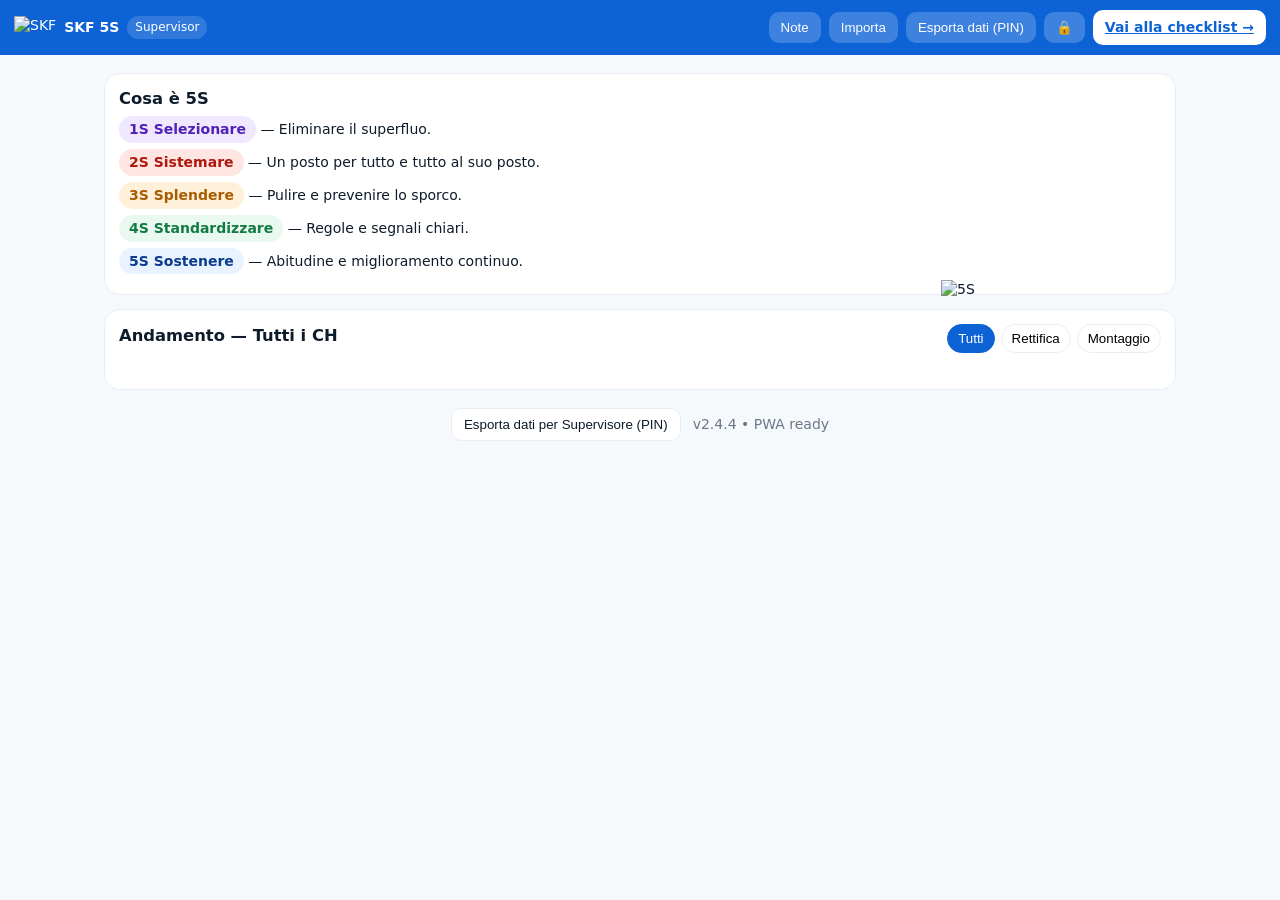
==== index.html @ 75e9246b "Update index.html" ====
<!doctype html>
<html lang="it">
<head>
  <meta charset="utf-8" />
  <meta name="viewport" content="width=device-width,initial-scale=1" />
  <title>SKF 5S — Supervisor</title>
  <link rel="manifest" href="manifest.json" />
  <meta name="theme-color" content="#0d63d6" />
  <link rel="stylesheet" href="style.css" />
</head>
<body data-page="home">
  <header class="appbar">
    <div class="brand">
      <img class="brand-logo" src="assets/skf-logo.png" alt="SKF" />
      <span class="brand-title">SKF 5S</span>
      <span class="brand-badge">Supervisor</span>
    </div>
    <nav class="actions">
      <button id="btn-notes" class="btn ghost">Note</button>
      <button id="btn-import" class="btn ghost">Importa</button>
      <input id="import-input" type="file" accept=".json" multiple hidden />
      <button id="btn-export" class="btn ghost">Esporta dati (PIN)</button>
      <button id="btn-lock" class="btn ghost" title="PIN"></button>
      <a class="btn primary" href="checklist.html">Vai alla checklist →</a>
    </nav>
  </header>

  <main class="container">
    <section class="what5s card">
      <h3>Cosa è 5S</h3>
      <ul class="legend5s">
        <li><span class="chip s1">1S Selezionare</span> — Eliminare il superfluo.</li>
        <li><span class="chip s2">2S Sistemare</span> — Un posto per tutto e tutto al suo posto.</li>
        <li><span class="chip s3">3S Splendere</span> — Pulire e prevenire lo sporco.</li>
        <li><span class="chip s4">4S Standardizzare</span> — Regole e segnali chiari.</li>
        <li><span class="chip s5">5S Sostenere</span> — Abitudine e miglioramento continuo.</li>
      </ul>
      <img class="hero5s" src="assets/5s-hero.png" alt="5S" />
    </section>

    <section class="card">
      <div class="card-head">
        <h3>Andamento — Tutti i CH</h3>
        <div class="segmented">
          <button class="seg on" data-type="all">Tutti</button>
          <button class="seg" data-type="Rettifica">Rettifica</button>
          <button class="seg" data-type="MONTAGGIO">Montaggio</button>
        </div>
      </div>

      <!-- strip di schede orizzontali -->
      <div id="boards-strip" class="boards"></div>

      <!-- chip navigazione rapida -->
      <div id="chip-strip" class="chips-scroll"></div>
    </section>

    <!-- SEZIONE RITARDI -->
    <section id="delay-section" class="card delay hidden">
      <div class="card-head">
        <h3>⚠️ CH in ritardo</h3>
      </div>
      <ul id="delay-list" class="delay-list"></ul>
    </section>

    <div class="safe-bottom">
      <button id="btn-export-supervisor" class="btn outline">Esporta dati per Supervisore (PIN)</button>
      <div class="version">v2.4.4 • PWA ready</div>
    </div>
  </main>

  <script src="app.js"></script>
</body>
</html>
---- style.css ----
:root{
  --bg:#f6f9fc;
  --card:#ffffff;
  --muted:#6b7785;
  --line:#e9eef5;
  --brand:#0d63d6;
  --s1:#7b3fff; --s2:#ff3b30; --s3:#ff9500; --s4:#2ecc71; --s5:#0b84ff;
}
*{box-sizing:border-box}
html,body{height:100%}
body{margin:0;font:14px/1.35 system-ui,Segoe UI,Roboto,Arial; background:var(--bg); color:#0d1b2a}

.appbar{position:sticky;top:0;z-index:5;display:flex;justify-content:space-between;align-items:center;padding:10px 14px;background:#0d63d6;color:#fff}
.brand{display:flex;align-items:center;gap:8px}
.brand-logo{height:22px}
.brand-title{font-weight:800}
.brand-badge{background:rgba(255,255,255,.15);padding:3px 8px;border-radius:999px;font-size:12px}

.actions{display:flex;gap:8px;align-items:center;overflow:auto}
.btn{border:0;border-radius:10px;padding:8px 12px;cursor:pointer;white-space:nowrap}
.btn.ghost{background:rgba(255,255,255,.2);color:#fff}
.btn.primary{background:#fff;color:#0d63d6;font-weight:700}
.btn.outline{background:#fff;border:1px solid var(--line);color:#0d1b2a}

.container{max-width:1100px;margin:18px auto;padding:0 14px}
.card{background:var(--card);border:1px solid var(--line);border-radius:16px;padding:14px;margin:14px 0}
.card-head{display:flex;justify-content:space-between;align-items:center;gap:12px}
h3{margin:0 0 6px 0}
.muted{color:var(--muted)}

.legend5s{list-style:none;margin:0;padding:0}
.legend5s li{margin:6px 0}
.chip{display:inline-flex;align-items:center;gap:6px;padding:4px 10px;border-radius:999px;background:#eef3ff;color:#0b3b8f;font-weight:700}
.chip.s1{background:#efe8ff;color:#5120b6}.chip.s2{background:#ffe6e3;color:#b0170d}
.chip.s3{background:#fff1d9;color:#a85b00}.chip.s4{background:#eaf9f0;color:#147a43}
.chip.s5{background:#e9f3ff;color:#0b3b8f}

.hero5s{width:220px;float:right;shape-outside:circle();margin-left:12px}

.segmented{display:flex;gap:6px}
.segmented .seg{border:1px solid var(--line);background:#fff;border-radius:999px;padding:6px 10px;cursor:pointer}
.segmented .seg.on{background:#0d63d6;color:#fff;border-color:#0d63d6}

.boards{display:flex;gap:14px;overflow-x:auto;padding:8px 2px}
.board{min-width:320px;background:#fff;border:1px solid var(--line);border-radius:14px;padding:12px 12px 8px 12px;box-shadow:0 2px 10px rgba(13,27,42,.05)}
.board h4{margin:0 0 8px 0;display:flex;justify-content:space-between}
.board .muted{font-size:.9rem}

.chart5s{display:flex;align-items:flex-end;gap:10px;height:120px;margin-top:6px}
.col{flex:1;display:flex;flex-direction:column;align-items:center}
.colbar{width:22px;border-radius:6px 6px 0 0;background:#edf2f7}
.colcap{font-size:12px;margin-top:4px;color:#0d1b2a}
.colcap strong{font-weight:800;margin-left:4px}

.colbar.l1{background:var(--s1)} .colbar.l2{background:var(--s2)}
.colbar.l3{background:var(--s3)} .colbar.l4{background:var(--s4)} .colbar.l5{background:var(--s5)}

.chips-scroll{display:flex;gap:6px;overflow:auto;padding-top:6px}
.chips-scroll .chip{background:#fff;border:1px solid var(--line);color:#0d1b2a}

.delay{border-color:#ffb3b3;background:#fff7f7}
.delay-list{list-style:none;margin:0;padding:0}
.delay-list li{display:grid;grid-template-columns: 1fr auto auto;align-items:center;gap:10px;border-top:1px solid var(--line);padding:10px 0}
.delay-list li:first-child{border-top:0}
.delay .btn.tiny{padding:4px 8px;font-size:12px;border-radius:999px}

.note{border:1px solid var(--line);border-radius:12px;padding:10px;margin:10px 0;background:#fff}
.note.hl{outline:2px solid #8ac0ff}

.safe-bottom{display:flex;align-items:center;gap:12px;justify-content:center;margin:18px 0}
.version{color:var(--muted)}
.hidden{display:none}
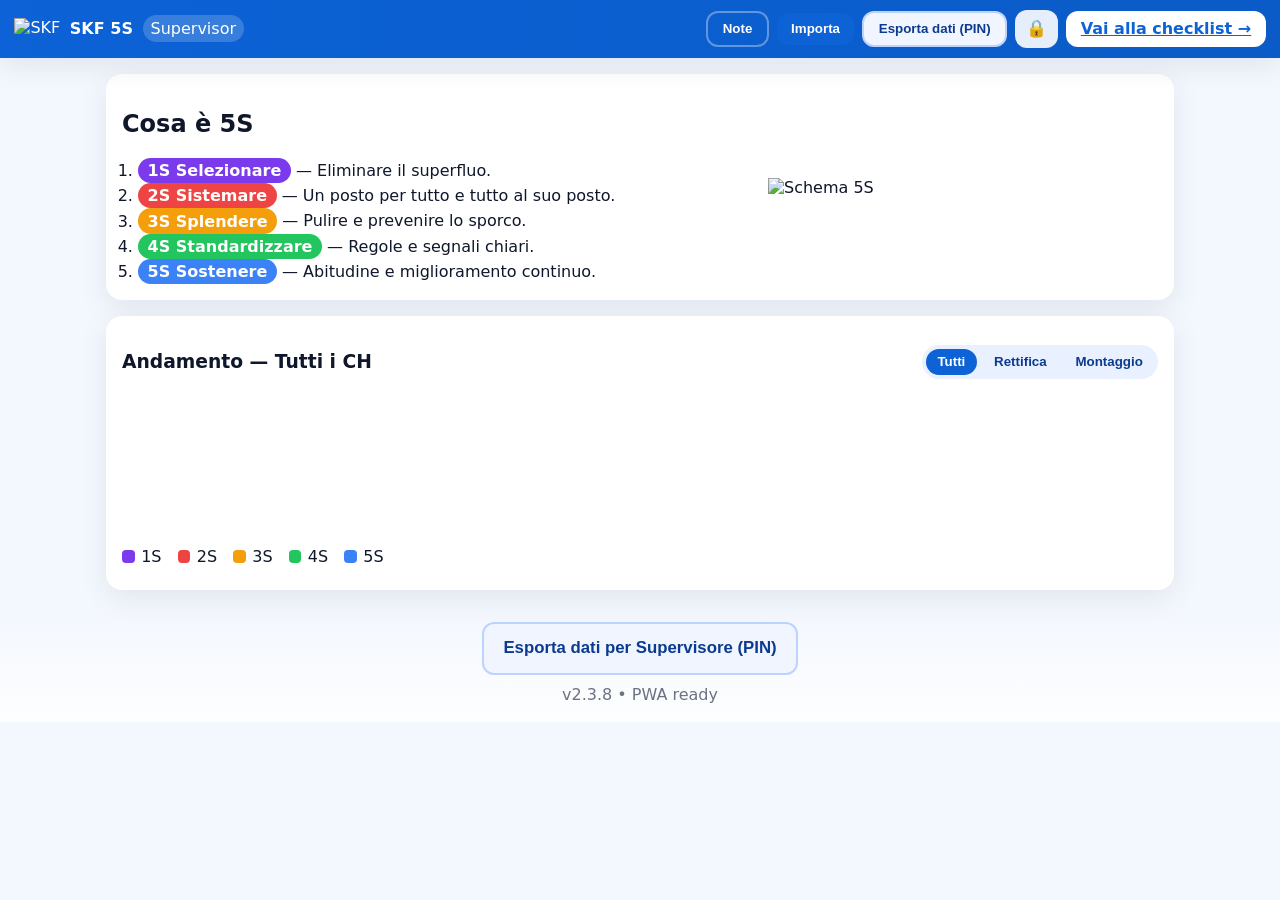
==== commit ec8d795f: "Add files via upload" ====
--- a/index.html
+++ b/index.html
@@ -1,74 +1,86 @@
 <!doctype html>
 <html lang="it">
 <head>
-  <meta charset="utf-8" />
-  <meta name="viewport" content="width=device-width,initial-scale=1" />
+  <meta charset="utf-8">
+  <meta name="viewport" content="width=device-width,initial-scale=1">
   <title>SKF 5S — Supervisor</title>
-  <link rel="manifest" href="manifest.json" />
-  <meta name="theme-color" content="#0d63d6" />
-  <link rel="stylesheet" href="style.css" />
+  <link rel="manifest" href="manifest.json">
+  <link rel="icon" href="assets/skf-192.png">
+  <meta name="theme-color" content="#0d63d6">
+  <link rel="stylesheet" href="style.css">
 </head>
 <body data-page="home">
-  <header class="appbar">
-    <div class="brand">
-      <img class="brand-logo" src="assets/skf-logo.png" alt="SKF" />
-      <span class="brand-title">SKF 5S</span>
-      <span class="brand-badge">Supervisor</span>
+<header class="appbar">
+  <div class="brand">
+    <a href="#" class="btn back" aria-label="Indietro" hidden>Indietro</a>
+    <img src="assets/skf-logo.png" alt="SKF" class="brand-logo">
+    <span class="brand-title">SKF 5S</span>
+    <span class="brand-badge">Supervisor</span>
+  </div>
+  <nav class="actions">
+    <button id="btn-notes" class="btn ghost" onclick="location.href='notes.html'">Note</button>
+    <button id="btn-import" class="btn primary">Importa</button>
+    <input id="import-input" type="file" accept="application/json,.json" multiple hidden>
+    <button id="btn-export" class="btn outline">Esporta dati (PIN)</button>
+    <button id="btn-lock" class="btn icon" title="Blocco/Sblocco" aria-label="PIN">🔒</button>
+    <a href="checklist.html" class="btn big">Vai alla checklist →</a>
+  </nav>
+</header>
+
+<main class="container">
+  <section class="card split">
+    <div class="col">
+      <h2>Cosa è 5S</h2>
+      <ol class="what5s">
+        <li><span class="pill s1">1S Selezionare</span> — Eliminare il superfluo.</li>
+        <li><span class="pill s2">2S Sistemare</span> — Un posto per tutto e tutto al suo posto.</li>
+        <li><span class="pill s3">3S Splendere</span> — Pulire e prevenire lo sporco.</li>
+        <li><span class="pill s4">4S Standardizzare</span> — Regole e segnali chiari.</li>
+        <li><span class="pill s5">5S Sostenere</span> — Abitudine e miglioramento continuo.</li>
+      </ol>
     </div>
-    <nav class="actions">
-      <button id="btn-notes" class="btn ghost">Note</button>
-      <button id="btn-import" class="btn ghost">Importa</button>
-      <input id="import-input" type="file" accept=".json" multiple hidden />
-      <button id="btn-export" class="btn ghost">Esporta dati (PIN)</button>
-      <button id="btn-lock" class="btn ghost" title="PIN"></button>
-      <a class="btn primary" href="checklist.html">Vai alla checklist →</a>
-    </nav>
-  </header>
+    <div class="col img-col">
+      <img src="assets/5S.png" alt="Schema 5S" class="hero5s">
+    </div>
+  </section>
 
-  <main class="container">
-    <section class="what5s card">
-      <h3>Cosa è 5S</h3>
-      <ul class="legend5s">
-        <li><span class="chip s1">1S Selezionare</span> — Eliminare il superfluo.</li>
-        <li><span class="chip s2">2S Sistemare</span> — Un posto per tutto e tutto al suo posto.</li>
-        <li><span class="chip s3">3S Splendere</span> — Pulire e prevenire lo sporco.</li>
-        <li><span class="chip s4">4S Standardizzare</span> — Regole e segnali chiari.</li>
-        <li><span class="chip s5">5S Sostenere</span> — Abitudine e miglioramento continuo.</li>
-      </ul>
-      <img class="hero5s" src="assets/5s-hero.png" alt="5S" />
-    </section>
+  <section class="card">
+    <div class="card-head">
+      <h3>Andamento — Tutti i CH</h3>
+      <div class="segmented" role="group" aria-label="Tipo CH">
+        <button class="seg on" data-type="all">Tutti</button>
+        <button class="seg" data-type="Rettifica">Rettifica</button>
+        <button class="seg" data-type="MONTAGGIO">Montaggio</button>
+      </div>
+    </div>
 
-    <section class="card">
-      <div class="card-head">
-        <h3>Andamento — Tutti i CH</h3>
-        <div class="segmented">
-          <button class="seg on" data-type="all">Tutti</button>
-          <button class="seg" data-type="Rettifica">Rettifica</button>
-          <button class="seg" data-type="MONTAGGIO">Montaggio</button>
-        </div>
-      </div>
+<section class="card" id="delay-section" hidden>
+  <h3>⚠️ CH in ritardo</h3>
+  <p class="muted small">I seguenti canali non sono stati aggiornati da più di 7 giorni:</p>
+  <ul id="delay-list" class="delay-list"></ul>
+</section>
+     
+    <div class="hscroll">
+      <div id="board-all" class="board-all"></div>
+    </div>
 
-      <!-- strip di schede orizzontali -->
-      <div id="boards-strip" class="boards"></div>
+    <div class="legend5s">
+      <span class="dot s1">1S</span>
+      <span class="dot s2">2S</span>
+      <span class="dot s3">3S</span>
+      <span class="dot s4">4S</span>
+      <span class="dot s5">5S</span>
+    </div>
 
-      <!-- chip navigazione rapida -->
-      <div id="chip-strip" class="chips-scroll"></div>
-    </section>
+    <div id="chip-strip" class="chips"></div>
+  </section>
+</main>
 
-    <!-- SEZIONE RITARDI -->
-    <section id="delay-section" class="card delay hidden">
-      <div class="card-head">
-        <h3>⚠️ CH in ritardo</h3>
-      </div>
-      <ul id="delay-list" class="delay-list"></ul>
-    </section>
+<footer class="safe-bottom">
+  <button id="btn-export-supervisor" class="btn huge outline">Esporta dati per Supervisore (PIN)</button>
+  <div class="version">v2.3.8 • PWA ready</div>
+</footer>
 
-    <div class="safe-bottom">
-      <button id="btn-export-supervisor" class="btn outline">Esporta dati per Supervisore (PIN)</button>
-      <div class="version">v2.4.4 • PWA ready</div>
-    </div>
-  </main>
-
-  <script src="app.js"></script>
+<script src="app.js"></script>
 </body>
 </html>
--- a/style.css
+++ b/style.css
@@ -1,72 +1,169 @@
 :root{
-  --bg:#f6f9fc;
-  --card:#ffffff;
-  --muted:#6b7785;
-  --line:#e9eef5;
-  --brand:#0d63d6;
-  --s1:#7b3fff; --s2:#ff3b30; --s3:#ff9500; --s4:#2ecc71; --s5:#0b84ff;
+  --blue:#0d63d6; --blue-600:#0b54b4; --ink:#0f172a; --muted:#6b7280;
+  --bg:#f3f7fe; --card:#ffffff; --shadow:0 8px 30px rgba(2,6,23,.08);
+  --s1:#7c3aed; --s2:#ef4444; --s3:#f59e0b; --s4:#22c55e; --s5:#3b82f6;
 }
-*{box-sizing:border-box}
-html,body{height:100%}
-body{margin:0;font:14px/1.35 system-ui,Segoe UI,Roboto,Arial; background:var(--bg); color:#0d1b2a}
-
-.appbar{position:sticky;top:0;z-index:5;display:flex;justify-content:space-between;align-items:center;padding:10px 14px;background:#0d63d6;color:#fff}
-.brand{display:flex;align-items:center;gap:8px}
+*{box-sizing:border-box} html,body{margin:0}
+body{font-family:system-ui,-apple-system,Segoe UI,Roboto,Ubuntu,Arial,sans-serif;color:var(--ink);background:var(--bg)}
+.appbar{position:sticky;top:0;z-index:20;display:flex;justify-content:space-between;align-items:center;padding:.6rem .9rem;background:linear-gradient(90deg,#0c62d6,#0a5bc7);color:#fff;box-shadow:var(--shadow)}
+.brand{display:flex;align-items:center;gap:.6rem}
 .brand-logo{height:22px}
 .brand-title{font-weight:800}
-.brand-badge{background:rgba(255,255,255,.15);padding:3px 8px;border-radius:999px;font-size:12px}
+.brand-badge{background:rgba(255,255,255,.18);padding:.25rem .5rem;border-radius:999px}
+.actions,.filters{display:flex;gap:.5rem;align-items:center}
+.btn{appearance:none;border:0;border-radius:12px;background:#e7eefb;color:#0b3b8f;padding:.55rem .9rem;font-weight:700;cursor:pointer}
+.btn.primary{background:#0d63d6;color:#fff}
+.btn.outline{background:#f1f5ff;border:2px solid #bcd3ff}
+.btn.ghost{background:transparent;color:#fff;border:2px solid rgba(255,255,255,.35)}
+.btn.icon{font-size:1.05rem;padding:.55rem .7rem}
+.btn.big{background:#fff;color:#0d63d6}
+.btn.huge{font-size:1.05rem;padding:.9rem 1.2rem}
+.btn.back{background:#fff;color:#0d63d6;border:2px solid #bcd3ff}
+.container{max-width:1100px;margin:1rem auto;padding:0 1rem}
+.card{background:var(--card);border-radius:16px;padding:1rem;box-shadow:var(--shadow);margin-bottom:1rem}
+.card.split{display:grid;grid-template-columns:1fr 420px;gap:1rem}
+.img-col{display:flex;align-items:center;justify-content:center}
+.hero5s{width:100%;max-width:360px}
+.what5s{margin:.5rem 0 0 1rem;padding:0}
+.pill{display:inline-block;color:#fff;border-radius:999px;padding:.2rem .6rem;font-weight:800}
+.pill.s1{background:var(--s1)} .pill.s2{background:var(--s2)} .pill.s3{background:var(--s3)}
+.pill.s4{background:var(--s4)} .pill.s5{background:var(--s5)}
+.card-head{display:flex;justify-content:space-between;align-items:center;margin-bottom:.7rem}
+.segmented{display:flex;gap:.4rem;background:#e9f0ff;padding:.25rem;border-radius:999px}
+.segmented .seg{background:transparent;border:0;padding:.35rem .7rem;border-radius:999px;color:#0b3b8f;font-weight:700;cursor:pointer}
+.segmented .seg.on{background:#0d63d6;color:#fff}
+.hscroll{overflow:auto}
+.board-all{display:flex;gap:1.2rem;padding:.5rem 0 1rem .25rem;min-height:140px}
+.board{min-width:320px;background:#f9fbff;border-radius:16px;padding:.7rem 1rem}
+.board h4{margin:.1rem 0 .6rem 0}
+.hbars{display:flex;flex-direction:column;gap:.45rem}
+.hbar{height:14px;border-radius:8px;background:linear-gradient(90deg,rgba(2,6,23,.08),rgba(2,6,23,.08));position:relative}
+.hbar > i{position:absolute;left:0;top:0;height:100%;border-radius:8px}
+.hbar .l1{background:var(--s1)} .hbar .l2{background:var(--s2)} .hbar .l3{background:var(--s3)}
+.hbar .l4{background:var(--s4)} .hbar .l5{background:var(--s5)}
+.hbar .pct{position:absolute;right:.4rem;top:-1.15rem;font-size:.75rem;color:var(--muted)}
+.legend5s{display:flex;gap:1rem;align-items:center;margin:.3rem 0 .4rem}
+.dot{display:inline-flex;align-items:center;gap:.4rem}
+.dot:before{content:"";width:.8rem;height:.8rem;border-radius:4px;display:inline-block}
+.dot.s1:before{background:var(--s1)} .dot.s2:before{background:var(--s2)}
+.dot.s3:before{background:var(--s3)} .dot.s4:before{background:var(--s4)}
+.dot.s5:before{background:var(--s5)}
+.chips{display:flex;gap:.5rem;flex-wrap:wrap;margin-top:.5rem}
+.chip, .chips .chip{background:#e9f0ff;border:0;border-radius:999px;padding:.3rem .6rem;font-weight:700;color:#0b3b8f}
+.safe-bottom{position:sticky;bottom:0;display:flex;flex-direction:column;gap:.4rem;align-items:center;background:linear-gradient(180deg,transparent,rgba(255,255,255,.9));padding:1rem .75rem 1.15rem}
+.version{color:var(--muted);text-align:center;margin-top:.25rem}
+.stack{display:flex;flex-direction:column;gap:1rem}
 
-.actions{display:flex;gap:8px;align-items:center;overflow:auto}
-.btn{border:0;border-radius:10px;padding:8px 12px;cursor:pointer;white-space:nowrap}
-.btn.ghost{background:rgba(255,255,255,.2);color:#fff}
-.btn.primary{background:#fff;color:#0d63d6;font-weight:700}
-.btn.outline{background:#fff;border:1px solid var(--line);color:#0d1b2a}
+/* card CH */
+.card-line{background:#fff;border-radius:16px;box-shadow:var(--shadow);padding:1rem;transition:.2s}
+.card-line.compact{padding:.6rem .9rem}
+.card-line.compact .pills{display:none}
+.card-line.compact .bars { display: none; }
+.card-line .btns { display:flex; gap:.5rem; align-items:center; }
+.card-line .btn-toggle { margin-left: .5rem; }
 
-.container{max-width:1100px;margin:18px auto;padding:0 14px}
-.card{background:var(--card);border:1px solid var(--line);border-radius:16px;padding:14px;margin:14px 0}
-.card-head{display:flex;justify-content:space-between;align-items:center;gap:12px}
-h3{margin:0 0 6px 0}
-.muted{color:var(--muted)}
+/* === FIX VISIBILITÀ PULSANTE COMPRIMI/ESPANDI === */
 
-.legend5s{list-style:none;margin:0;padding:0}
-.legend5s li{margin:6px 0}
-.chip{display:inline-flex;align-items:center;gap:6px;padding:4px 10px;border-radius:999px;background:#eef3ff;color:#0b3b8f;font-weight:700}
-.chip.s1{background:#efe8ff;color:#5120b6}.chip.s2{background:#ffe6e3;color:#b0170d}
-.chip.s3{background:#fff1d9;color:#a85b00}.chip.s4{background:#eaf9f0;color:#147a43}
-.chip.s5{background:#e9f3ff;color:#0b3b8f}
+/* Posizionamento accanto al bottone Stampa PDF */
+.card-line .btns {
+  display: flex;
+  gap: .5rem;
+  align-items: center;
+  flex-wrap: wrap;
+}
 
-.hero5s{width:220px;float:right;shape-outside:circle();margin-left:12px}
+/* Pulsante "Comprimi/Espandi" chiaro ma ben visibile */
+.card-line .btn-toggle {
+  background: #f4f6ff;
+  border: 1px solid #c6d3ff;
+  color: #0b3b8f;
+  padding: 6px 12px;
+  border-radius: 8px;
+  font-size: .9rem;
+  cursor: pointer;
+  transition: all 0.2s ease-in-out;
+}
 
-.segmented{display:flex;gap:6px}
-.segmented .seg{border:1px solid var(--line);background:#fff;border-radius:999px;padding:6px 10px;cursor:pointer}
-.segmented .seg.on{background:#0d63d6;color:#fff;border-color:#0d63d6}
+.card-line .btn-toggle:hover {
+  background: #e1e8ff;
+  border-color: #a9bfff;
+  color: #052e70;
+}
 
-.boards{display:flex;gap:14px;overflow-x:auto;padding:8px 2px}
-.board{min-width:320px;background:#fff;border:1px solid var(--line);border-radius:14px;padding:12px 12px 8px 12px;box-shadow:0 2px 10px rgba(13,27,42,.05)}
-.board h4{margin:0 0 8px 0;display:flex;justify-content:space-between}
-.board .muted{font-size:.9rem}
+/* Quando la card è compressa, nasconde solo le barre */
+.card-line.compact .bars {
+  display: none;
+}
 
-.chart5s{display:flex;align-items:flex-end;gap:10px;height:120px;margin-top:6px}
-.col{flex:1;display:flex;flex-direction:column;align-items:center}
-.colbar{width:22px;border-radius:6px 6px 0 0;background:#edf2f7}
-.colcap{font-size:12px;margin-top:4px;color:#0d1b2a}
-.colcap strong{font-weight:800;margin-left:4px}
+.top{display:flex;gap:1rem;align-items:center;flex-wrap:wrap}
+.kpi .badge{background:#eef5ff;padding:.3rem .5rem;border-radius:999px}
+.pills{display:flex;gap:.45rem;flex-wrap:wrap}
 
-.colbar.l1{background:var(--s1)} .colbar.l2{background:var(--s2)}
-.colbar.l3{background:var(--s3)} .colbar.l4{background:var(--s4)} .colbar.l5{background:var(--s5)}
+.note{background:#fff;border-radius:14px;padding:.9rem;box-shadow:var(--shadow);margin:.7rem 0}
 
-.chips-scroll{display:flex;gap:6px;overflow:auto;padding-top:6px}
-.chips-scroll .chip{background:#fff;border:1px solid var(--line);color:#0d1b2a}
+@media (max-width:900px){
+  .card.split{grid-template-columns:1fr}
+  .board{min-width:280px}
+}
 
-.delay{border-color:#ffb3b3;background:#fff7f7}
-.delay-list{list-style:none;margin:0;padding:0}
-.delay-list li{display:grid;grid-template-columns: 1fr auto auto;align-items:center;gap:10px;border-top:1px solid var(--line);padding:10px 0}
-.delay-list li:first-child{border-top:0}
-.delay .btn.tiny{padding:4px 8px;font-size:12px;border-radius:999px}
+/* NOTE — card raggruppata */
+.note.grouped { padding: 1rem 1.25rem; }
+.note.grouped .note-head{
+  display:flex; justify-content:space-between; align-items:center; gap:.75rem; margin-bottom:.5rem;
+}
+.note.grouped .note-head .left{ display:flex; align-items:center; gap:.5rem; }
+.note.grouped .swrap{ display:grid; gap:.75rem; }
+.note.grouped .sblock{ background:#fff; border:1px solid #edf1f7; border-radius:10px; padding:.6rem .8rem; }
+.note.grouped .sblock-head{ display:flex; align-items:center; gap:.5rem; margin-bottom:.35rem; }
+.note.grouped .sitems{ margin:0; padding-left:1.1rem; }
+.note.grouped .sitems li{ line-height:1.35; margin:.15rem 0; }
+}
 
-.note{border:1px solid var(--line);border-radius:12px;padding:10px;margin:10px 0;background:#fff}
-.note.hl{outline:2px solid #8ac0ff}
+/* === CH in ritardo === */
+#delay-section {
+  border: 2px solid #ff5a5a;
+  background: #fff4f4;
+  border-radius: 12px;
+  padding: 1rem 1.5rem;
+  margin-top: 1rem;
+}
 
-.safe-bottom{display:flex;align-items:center;gap:12px;justify-content:center;margin:18px 0}
-.version{color:var(--muted)}
-.hidden{display:none}
+#delay-section h3 {
+  color: #d62828;
+  margin-bottom: .5rem;
+}
+
+.delay-list {
+  list-style: none;
+  padding: 0;
+  margin: 0;
+}
+
+.delay-list li {
+  padding: .4rem 0;
+  font-size: .95rem;
+  border-bottom: 1px solid #ffd6d6;
+}
+
+.delay-list li strong {
+  color: #a40000;
+}
+
+/* ===== Ritardi ===== */
+#delay-section { border:2px solid #ff5a5a; background:#fff4f4; border-radius:12px; padding:1rem 1.25rem; }
+#delay-section h3 { color:#d62828; margin:0 0 .25rem; }
+.delay-list { list-style:none; margin:.25rem 0 0; padding:0; }
+.delay-item { display:flex; align-items:center; gap:.5rem; padding:.35rem 0; border-bottom:1px solid #ffd6d6; }
+.delay-item .btn.tiny { padding:.2rem .5rem; font-size:.8rem; border-radius:999px; }
+
+/* ===== Note (blocchi) ===== */
+.note-block { background:#fff; border-radius:14px; box-shadow:0 1px 4px rgba(0,0,0,.06); padding:12px 14px; margin:12px 0; }
+.note-head { display:flex; justify-content:space-between; align-items:center; margin-bottom:8px; }
+.note-body { display:grid; grid-template-columns: repeat(auto-fit,minmax(220px,1fr)); gap:12px; }
+.note-col .pill { display:inline-block; padding:4px 10px; border-radius:999px; color:#fff; font-weight:700; margin-bottom:8px; }
+.note-ul { margin:0; padding-left:18px; }
+.note-ul li { margin:4px 0; }
+
+/* evidenziazione linkata */
+.note-hl { outline:3px solid #ff8a8a; background:#fff8f8; }
+}
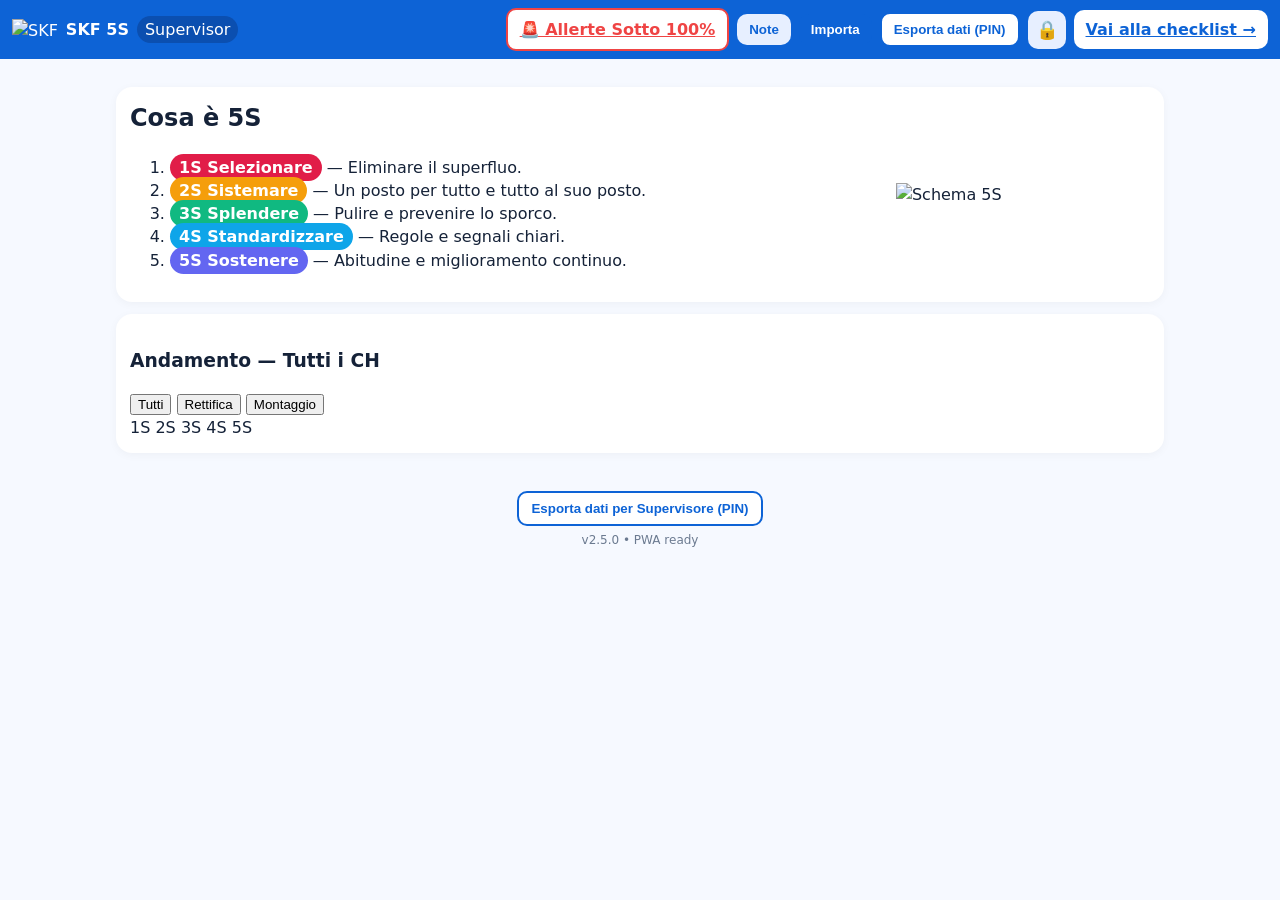
==== commit 8a19e46b: "Update index.html" ====
--- a/index.html
+++ b/index.html
@@ -18,6 +18,7 @@
     <span class="brand-badge">Supervisor</span>
   </div>
   <nav class="actions">
+    <a href="alerts.html" class="btn outline" style="color: #ef4444; border-color: #ef4444;">🚨 Allerte Sotto 100%</a>
     <button id="btn-notes" class="btn ghost" onclick="location.href='notes.html'">Note</button>
     <button id="btn-import" class="btn primary">Importa</button>
     <input id="import-input" type="file" accept="application/json,.json" multiple hidden>
@@ -28,9 +29,9 @@
 </header>
 
 <main class="container">
-  <section class="card split">
+  <section class="card split align-center">
     <div class="col">
-      <h2>Cosa è 5S</h2>
+      <h2 style="margin-top:0;">Cosa è 5S</h2>
       <ol class="what5s">
         <li><span class="pill s1">1S Selezionare</span> — Eliminare il superfluo.</li>
         <li><span class="pill s2">2S Sistemare</span> — Un posto per tutto e tutto al suo posto.</li>
@@ -54,11 +55,11 @@
       </div>
     </div>
 
-<section class="card" id="delay-section" hidden>
-  <h3>⚠️ CH in ritardo</h3>
-  <p class="muted small">I seguenti canali non sono stati aggiornati da più di 7 giorni:</p>
-  <ul id="delay-list" class="delay-list"></ul>
-</section>
+    <section class="card" id="delay-section" hidden>
+      <h3>⚠️ CH in ritardo</h3>
+      <p class="muted small">I seguenti canali non sono stati aggiornati da più di 7 giorni:</p>
+      <ul id="delay-list" class="delay-list"></ul>
+    </section>
      
     <div class="hscroll">
       <div id="board-all" class="board-all"></div>
@@ -78,7 +79,7 @@
 
 <footer class="safe-bottom">
   <button id="btn-export-supervisor" class="btn huge outline">Esporta dati per Supervisore (PIN)</button>
-  <div class="version">v2.3.8 • PWA ready</div>
+  <div class="version">v2.5.0 • PWA ready</div>
 </footer>
 
 <script src="app.js"></script>
--- a/style.css
+++ b/style.css
@@ -1,169 +1,100 @@
 :root{
-  --blue:#0d63d6; --blue-600:#0b54b4; --ink:#0f172a; --muted:#6b7280;
-  --bg:#f3f7fe; --card:#ffffff; --shadow:0 8px 30px rgba(2,6,23,.08);
-  --s1:#7c3aed; --s2:#ef4444; --s3:#f59e0b; --s4:#22c55e; --s5:#3b82f6;
+  --s1:#e11d48; --s2:#f59e0b; --s3:#10b981; --s4:#0ea5e9; --s5:#6366f1;
+  --bg:#f6f9ff; --card:#fff; --ink:#152238; --muted:#6b7a90; --ring:#dfe6f4; --hl:#ffb3b3;
 }
-*{box-sizing:border-box} html,body{margin:0}
-body{font-family:system-ui,-apple-system,Segoe UI,Roboto,Ubuntu,Arial,sans-serif;color:var(--ink);background:var(--bg)}
-.appbar{position:sticky;top:0;z-index:20;display:flex;justify-content:space-between;align-items:center;padding:.6rem .9rem;background:linear-gradient(90deg,#0c62d6,#0a5bc7);color:#fff;box-shadow:var(--shadow)}
-.brand{display:flex;align-items:center;gap:.6rem}
+*{box-sizing:border-box} html,body{height:100%}
+body{margin:0;background:var(--bg);color:var(--ink);font:16px/1.45 system-ui,Segoe UI,Roboto,Arial,sans-serif}
+.container{max-width:1080px;margin:0 auto;padding:16px}
+
+/* Appbar */
+.appbar{position:sticky;top:0;z-index:10;background:#0d63d6;color:#fff;display:flex;align-items:center;justify-content:space-between;gap:10px;padding:8px 12px}
+.brand{display:flex;align-items:center;gap:8px}
 .brand-logo{height:22px}
-.brand-title{font-weight:800}
-.brand-badge{background:rgba(255,255,255,.18);padding:.25rem .5rem;border-radius:999px}
-.actions,.filters{display:flex;gap:.5rem;align-items:center}
-.btn{appearance:none;border:0;border-radius:12px;background:#e7eefb;color:#0b3b8f;padding:.55rem .9rem;font-weight:700;cursor:pointer}
+.brand-title{font-weight:700}
+.brand-badge{background:#0b4fb0;border-radius:999px;padding:2px 8px}
+.actions{display:flex;gap:8px;align-items:center;overflow-x:auto;-webkit-overflow-scrolling:touch}
+
+/* Buttons */
+.btn{border:0;border-radius:10px;padding:8px 12px;background:#e7efff;color:#0d63d6;font-weight:600;cursor:pointer;white-space:nowrap}
 .btn.primary{background:#0d63d6;color:#fff}
-.btn.outline{background:#f1f5ff;border:2px solid #bcd3ff}
-.btn.ghost{background:transparent;color:#fff;border:2px solid rgba(255,255,255,.35)}
-.btn.icon{font-size:1.05rem;padding:.55rem .7rem}
+.btn.outline{background:#fff;border:2px solid #0d63d6;color:#0d63d6}
 .btn.big{background:#fff;color:#0d63d6}
-.btn.huge{font-size:1.05rem;padding:.9rem 1.2rem}
-.btn.back{background:#fff;color:#0d63d6;border:2px solid #bcd3ff}
-.container{max-width:1100px;margin:1rem auto;padding:0 1rem}
-.card{background:var(--card);border-radius:16px;padding:1rem;box-shadow:var(--shadow);margin-bottom:1rem}
-.card.split{display:grid;grid-template-columns:1fr 420px;gap:1rem}
+.btn.icon{width:38px;min-width:38px;height:38px;padding:0;font-size:18px;display:inline-grid;place-items:center}
+.btn:disabled{opacity:.5;cursor:not-allowed}
+
+/* Cards */
+.card{background:var(--card);border-radius:16px;padding:14px;box-shadow:0 2px 10px rgba(0,0,0,.04);margin:12px 0}
+.card.split{display:grid;grid-template-columns: 1.2fr .8fr;gap:14px}
 .img-col{display:flex;align-items:center;justify-content:center}
-.hero5s{width:100%;max-width:360px}
-.what5s{margin:.5rem 0 0 1rem;padding:0}
-.pill{display:inline-block;color:#fff;border-radius:999px;padding:.2rem .6rem;font-weight:800}
-.pill.s1{background:var(--s1)} .pill.s2{background:var(--s2)} .pill.s3{background:var(--s3)}
-.pill.s4{background:var(--s4)} .pill.s5{background:var(--s5)}
-.card-head{display:flex;justify-content:space-between;align-items:center;margin-bottom:.7rem}
-.segmented{display:flex;gap:.4rem;background:#e9f0ff;padding:.25rem;border-radius:999px}
-.segmented .seg{background:transparent;border:0;padding:.35rem .7rem;border-radius:999px;color:#0b3b8f;font-weight:700;cursor:pointer}
-.segmented .seg.on{background:#0d63d6;color:#fff}
-.hscroll{overflow:auto}
-.board-all{display:flex;gap:1.2rem;padding:.5rem 0 1rem .25rem;min-height:140px}
-.board{min-width:320px;background:#f9fbff;border-radius:16px;padding:.7rem 1rem}
-.board h4{margin:.1rem 0 .6rem 0}
-.hbars{display:flex;flex-direction:column;gap:.45rem}
-.hbar{height:14px;border-radius:8px;background:linear-gradient(90deg,rgba(2,6,23,.08),rgba(2,6,23,.08));position:relative}
-.hbar > i{position:absolute;left:0;top:0;height:100%;border-radius:8px}
-.hbar .l1{background:var(--s1)} .hbar .l2{background:var(--s2)} .hbar .l3{background:var(--s3)}
-.hbar .l4{background:var(--s4)} .hbar .l5{background:var(--s5)}
-.hbar .pct{position:absolute;right:.4rem;top:-1.15rem;font-size:.75rem;color:var(--muted)}
-.legend5s{display:flex;gap:1rem;align-items:center;margin:.3rem 0 .4rem}
-.dot{display:inline-flex;align-items:center;gap:.4rem}
-.dot:before{content:"";width:.8rem;height:.8rem;border-radius:4px;display:inline-block}
-.dot.s1:before{background:var(--s1)} .dot.s2:before{background:var(--s2)}
-.dot.s3:before{background:var(--s3)} .dot.s4:before{background:var(--s4)}
-.dot.s5:before{background:var(--s5)}
-.chips{display:flex;gap:.5rem;flex-wrap:wrap;margin-top:.5rem}
-.chip, .chips .chip{background:#e9f0ff;border:0;border-radius:999px;padding:.3rem .6rem;font-weight:700;color:#0b3b8f}
-.safe-bottom{position:sticky;bottom:0;display:flex;flex-direction:column;gap:.4rem;align-items:center;background:linear-gradient(180deg,transparent,rgba(255,255,255,.9));padding:1rem .75rem 1.15rem}
-.version{color:var(--muted);text-align:center;margin-top:.25rem}
-.stack{display:flex;flex-direction:column;gap:1rem}
+.hero5s{max-width:100%;height:auto}
+.muted{color:var(--muted)}
 
-/* card CH */
-.card-line{background:#fff;border-radius:16px;box-shadow:var(--shadow);padding:1rem;transition:.2s}
-.card-line.compact{padding:.6rem .9rem}
-.card-line.compact .pills{display:none}
-.card-line.compact .bars { display: none; }
-.card-line .btns { display:flex; gap:.5rem; align-items:center; }
-.card-line .btn-toggle { margin-left: .5rem; }
+/* Dashboard Home - Griglia Automatica */
+.hscroll{overflow:visible;} 
+.board-all{display:grid;grid-template-columns:repeat(auto-fill,minmax(280px,1fr));gap:16px;}
+.mini-card{border:1px solid #e5e8ef;border-radius:12px;padding:14px;background:#fff;box-shadow:0 2px 4px rgba(0,0,0,.04);transition:transform 0.2s;display:flex;flex-direction:column;justify-content:space-between;}
+.mini-card:hover{transform:translateY(-2px);box-shadow:0 4px 8px rgba(0,0,0,.08);}
+.mini-card h5{margin:0 0 .5rem;font-size:1.05rem;display:flex;justify-content:space-between;align-items:center;}
+.mini-card .area{background:#f1f5f9;color:#475569;padding:2px 8px;border-radius:6px;font-size:.75rem;font-weight:600;}
 
-/* === FIX VISIBILITÀ PULSANTE COMPRIMI/ESPANDI === */
+.mini-bars{display:flex;gap:10px;align-items:flex-end;height:110px;margin:6px 0}
+.mini-bar{flex:1;position:relative;height:100%;border-radius:8px;background:#eef2f7;border:1px solid #dde4ee;overflow:hidden}
+.mini-bar::after{content:"";position:absolute;bottom:0;left:0;right:0;height:var(--h);background:var(--c);border-radius:8px}
+.mini-scale{display:flex;justify-content:space-between;font-size:12px;color:#334155;font-weight:600;margin-top:4px;}
 
-/* Posizionamento accanto al bottone Stampa PDF */
-.card-line .btns {
-  display: flex;
-  gap: .5rem;
-  align-items: center;
-  flex-wrap: wrap;
+/* Modifica per 6 colonne nel grafico (inclusi i Ritardi) */
+.mini-scale span { width: 16.66%; text-align: center; font-size: 11px; }
+
+.open-link{display:block;text-align:center;background:#f6f9ff;font-size:13px;font-weight:600;margin-top:12px;color:#0d63d6;text-decoration:none;padding:8px;border-radius:8px;}
+
+/* Stile per il pulsante dei Ritardi */
+.delay-btn { 
+  display: inline-block; 
+  border: 1px solid #ef4444; 
+  color: #ef4444; 
+  background: #fee2e2; 
+  padding: 4px 10px; 
+  border-radius: 999px; 
+  font-size: 0.75rem; 
+  font-weight: bold; 
+  text-decoration: none; 
+  margin-top: 8px;
+  text-align: center;
 }
 
-/* Pulsante "Comprimi/Espandi" chiaro ma ben visibile */
-.card-line .btn-toggle {
-  background: #f4f6ff;
-  border: 1px solid #c6d3ff;
-  color: #0b3b8f;
-  padding: 6px 12px;
-  border-radius: 8px;
-  font-size: .9rem;
-  cursor: pointer;
-  transition: all 0.2s ease-in-out;
-}
+/* Checklist */
+.card-line{background:#fff;border:1px solid var(--ring);border-radius:14px;padding:12px;margin-bottom:14px}
+.card-line.compact .mini-bars{display:none}
+.top{display:flex;gap:10px;align-items:center;justify-content:space-between;flex-wrap:wrap}
+.pills{display:flex;gap:6px;flex-wrap:wrap}
+.pill{padding:4px 9px;border-radius:999px;color:#fff;font-weight:700}
+.pill.s1{background:var(--s1)} .pill.s2{background:var(--s2)} .pill.s3{background:var(--s3)}
+.pill.s4{background:var(--s4)} .pill.s5{background:var(--s5)} .pill.avg{background:#eef5ff;color:#0b3b8f}
 
-.card-line .btn-toggle:hover {
-  background: #e1e8ff;
-  border-color: #a9bfff;
-  color: #052e70;
-}
+/* ==================================
+   STILI PER FILTRI E NOTE 
+   ================================== */
+.filters-grid{display:grid;grid-template-columns:repeat(auto-fit,minmax(130px,1fr));gap:12px;margin-bottom:16px;}
+.f-group{display:flex;flex-direction:column;gap:6px;}
+.f-group label{font-size:0.8rem;font-weight:700;color:var(--muted);text-transform:uppercase;letter-spacing:0.5px;}
+.f-group select,.f-group input{padding:10px;border:1px solid #cbd5e1;border-radius:8px;font-family:inherit;font-size:0.95rem;background:#f8fafc;outline:none;}
+.f-group select:focus,.f-group input:focus{border-color:#0d63d6;background:#fff;}
+.f-actions{display:flex;gap:10px;}
 
-/* Quando la card è compressa, nasconde solo le barre */
-.card-line.compact .bars {
-  display: none;
-}
+.master-details{background:#fff;border:1px solid var(--ring);border-radius:14px;margin-bottom:14px;overflow:hidden;box-shadow:0 2px 6px rgba(0,0,0,0.03);}
+.master-summary{padding:14px 16px;cursor:pointer;display:flex;justify-content:space-between;align-items:center;background:#fff;user-select:none;list-style:none;}
+.master-summary::-webkit-details-marker{display:none;}
+.master-summary:hover{background:#f8fafc;}
+.master-details[open] .master-summary{background:#f6f9ff;border-bottom:1px solid var(--ring);}
+.master-body{padding:16px;background:#fdfdfd;}
 
-.top{display:flex;gap:1rem;align-items:center;flex-wrap:wrap}
-.kpi .badge{background:#eef5ff;padding:.3rem .5rem;border-radius:999px}
-.pills{display:flex;gap:.45rem;flex-wrap:wrap}
+/* Footer */
+.safe-bottom{position:sticky;bottom:0;background:linear-gradient(180deg, rgba(246,249,255,0), rgba(246,249,255,1) 28%, rgba(246,249,255,1));padding:10px 10px 16px;display:grid;place-items:center}
+.version{color:var(--muted);font-size:12px;margin-top:6px}
 
-.note{background:#fff;border-radius:14px;padding:.9rem;box-shadow:var(--shadow);margin:.7rem 0}
+/* Migliora l'impaginazione dei bottoni nella Checklist */
+.btns { display: flex; gap: 8px; flex-wrap: wrap; margin-top: 10px; }
+.btns .btn { padding: 6px 12px; font-size: 0.85rem; flex-grow: 1; text-align: center; justify-content: center; }
 
-@media (max-width:900px){
-  .card.split{grid-template-columns:1fr}
-  .board{min-width:280px}
-}
-
-/* NOTE — card raggruppata */
-.note.grouped { padding: 1rem 1.25rem; }
-.note.grouped .note-head{
-  display:flex; justify-content:space-between; align-items:center; gap:.75rem; margin-bottom:.5rem;
-}
-.note.grouped .note-head .left{ display:flex; align-items:center; gap:.5rem; }
-.note.grouped .swrap{ display:grid; gap:.75rem; }
-.note.grouped .sblock{ background:#fff; border:1px solid #edf1f7; border-radius:10px; padding:.6rem .8rem; }
-.note.grouped .sblock-head{ display:flex; align-items:center; gap:.5rem; margin-bottom:.35rem; }
-.note.grouped .sitems{ margin:0; padding-left:1.1rem; }
-.note.grouped .sitems li{ line-height:1.35; margin:.15rem 0; }
-}
-
-/* === CH in ritardo === */
-#delay-section {
-  border: 2px solid #ff5a5a;
-  background: #fff4f4;
-  border-radius: 12px;
-  padding: 1rem 1.5rem;
-  margin-top: 1rem;
-}
-
-#delay-section h3 {
-  color: #d62828;
-  margin-bottom: .5rem;
-}
-
-.delay-list {
-  list-style: none;
-  padding: 0;
-  margin: 0;
-}
-
-.delay-list li {
-  padding: .4rem 0;
-  font-size: .95rem;
-  border-bottom: 1px solid #ffd6d6;
-}
-
-.delay-list li strong {
-  color: #a40000;
-}
-
-/* ===== Ritardi ===== */
-#delay-section { border:2px solid #ff5a5a; background:#fff4f4; border-radius:12px; padding:1rem 1.25rem; }
-#delay-section h3 { color:#d62828; margin:0 0 .25rem; }
-.delay-list { list-style:none; margin:.25rem 0 0; padding:0; }
-.delay-item { display:flex; align-items:center; gap:.5rem; padding:.35rem 0; border-bottom:1px solid #ffd6d6; }
-.delay-item .btn.tiny { padding:.2rem .5rem; font-size:.8rem; border-radius:999px; }
-
-/* ===== Note (blocchi) ===== */
-.note-block { background:#fff; border-radius:14px; box-shadow:0 1px 4px rgba(0,0,0,.06); padding:12px 14px; margin:12px 0; }
-.note-head { display:flex; justify-content:space-between; align-items:center; margin-bottom:8px; }
-.note-body { display:grid; grid-template-columns: repeat(auto-fit,minmax(220px,1fr)); gap:12px; }
-.note-col .pill { display:inline-block; padding:4px 10px; border-radius:999px; color:#fff; font-weight:700; margin-bottom:8px; }
-.note-ul { margin:0; padding-left:18px; }
-.note-ul li { margin:4px 0; }
-
-/* evidenziazione linkata */
-.note-hl { outline:3px solid #ff8a8a; background:#fff8f8; }
-}
+/* Evidenziazione per auto-scroll delle note */
+.flash-target { outline: 2px solid #ef4444; background-color: #fff6f6 !important; }
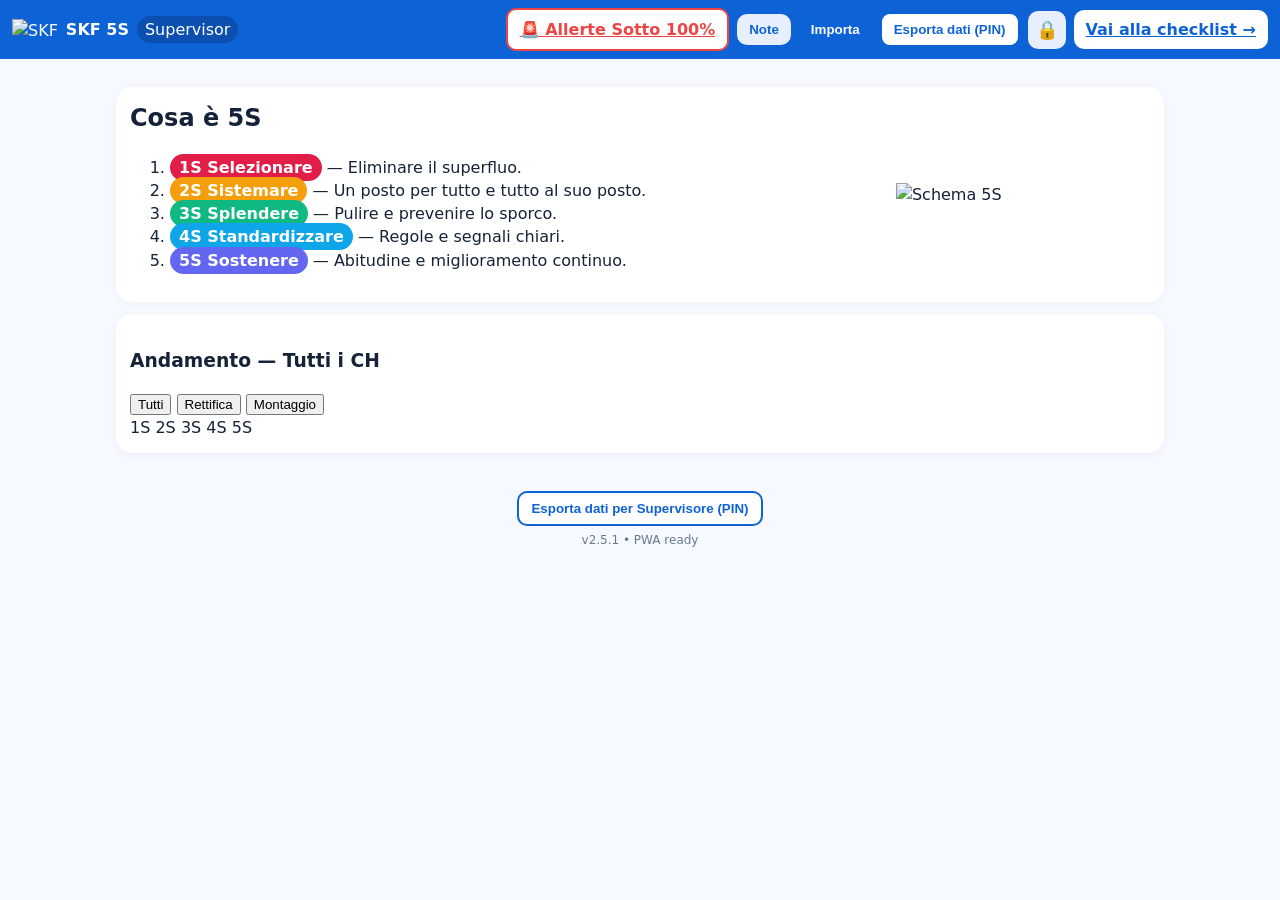
==== commit e1c06898: "Update index.html" ====
--- a/index.html
+++ b/index.html
@@ -79,8 +79,25 @@
 
 <footer class="safe-bottom">
   <button id="btn-export-supervisor" class="btn huge outline">Esporta dati per Supervisore (PIN)</button>
-  <div class="version">v2.5.0 • PWA ready</div>
+  <div class="version">v2.5.1 • PWA ready</div>
 </footer>
+
+<dialog id="pinDialog" class="modal">
+  <div class="modal-box">
+    <h4>🔒 Area Riservata</h4>
+    <p class="muted" style="font-size: 0.9rem; margin-top: 0; margin-bottom: 16px;">
+      Inserisci il PIN Supervisore per sbloccare l'esportazione dei dati.
+    </p>
+    <div class="field">
+      <span>PIN (Default: 6170)</span>
+      <input type="password" id="pinInput" inputmode="numeric" placeholder="••••" />
+    </div>
+    <div class="modal-actions">
+      <button id="btn-cancel-pin" class="btn outline">Annulla</button>
+      <button id="btn-confirm-pin" class="btn primary">Sblocca</button>
+    </div>
+  </div>
+</dialog>
 
 <script src="app.js"></script>
 </body>
--- a/style.css
+++ b/style.css
@@ -24,12 +24,12 @@
 
 /* Cards */
 .card{background:var(--card);border-radius:16px;padding:14px;box-shadow:0 2px 10px rgba(0,0,0,.04);margin:12px 0}
-.card.split{display:grid;grid-template-columns: 1.2fr .8fr;gap:14px}
+.card.split{display:grid;grid-template-columns: 1.2fr .8fr;gap:14px; align-items: center;}
 .img-col{display:flex;align-items:center;justify-content:center}
 .hero5s{max-width:100%;height:auto}
 .muted{color:var(--muted)}
 
-/* Dashboard Home - Griglia Automatica */
+/* Dashboard Home - Griglia Automatica e Ordinamento */
 .hscroll{overflow:visible;} 
 .board-all{display:grid;grid-template-columns:repeat(auto-fill,minmax(280px,1fr));gap:16px;}
 .mini-card{border:1px solid #e5e8ef;border-radius:12px;padding:14px;background:#fff;box-shadow:0 2px 4px rgba(0,0,0,.04);transition:transform 0.2s;display:flex;flex-direction:column;justify-content:space-between;}
@@ -37,17 +37,17 @@
 .mini-card h5{margin:0 0 .5rem;font-size:1.05rem;display:flex;justify-content:space-between;align-items:center;}
 .mini-card .area{background:#f1f5f9;color:#475569;padding:2px 8px;border-radius:6px;font-size:.75rem;font-weight:600;}
 
-.mini-bars{display:flex;gap:10px;align-items:flex-end;height:110px;margin:6px 0}
-.mini-bar{flex:1;position:relative;height:100%;border-radius:8px;background:#eef2f7;border:1px solid #dde4ee;overflow:hidden}
-.mini-bar::after{content:"";position:absolute;bottom:0;left:0;right:0;height:var(--h);background:var(--c);border-radius:8px}
+/* Grafici a Barre con Percentuali */
+.mini-bars{display:flex;gap:10px;align-items:flex-end;height:100px;margin:24px 0 6px 0}
+.mini-bar{flex:1;position:relative;height:100%;border-radius:8px;background:#eef2f7;border:1px solid #dde4ee;overflow:visible;}
+.mini-bar::after{content:"";position:absolute;bottom:0;left:0;right:0;height:var(--h);background:var(--c);border-radius:8px; z-index:1;}
+.mini-bar::before{content:attr(data-val); position:absolute; bottom:calc(var(--h) + 4px); left:0; right:0; text-align:center; font-size:11px; font-weight:800; color:#475569; z-index:2;}
 .mini-scale{display:flex;justify-content:space-between;font-size:12px;color:#334155;font-weight:600;margin-top:4px;}
-
-/* Modifica per 6 colonne nel grafico (inclusi i Ritardi) */
 .mini-scale span { width: 16.66%; text-align: center; font-size: 11px; }
 
 .open-link{display:block;text-align:center;background:#f6f9ff;font-size:13px;font-weight:600;margin-top:12px;color:#0d63d6;text-decoration:none;padding:8px;border-radius:8px;}
 
-/* Stile per il pulsante dei Ritardi */
+/* Stile per i pulsanti dei Ritardi */
 .delay-btn { 
   display: inline-block; 
   border: 1px solid #ef4444; 
@@ -70,6 +70,8 @@
 .pill{padding:4px 9px;border-radius:999px;color:#fff;font-weight:700}
 .pill.s1{background:var(--s1)} .pill.s2{background:var(--s2)} .pill.s3{background:var(--s3)}
 .pill.s4{background:var(--s4)} .pill.s5{background:var(--s5)} .pill.avg{background:#eef5ff;color:#0b3b8f}
+.btns { display: flex; gap: 8px; flex-wrap: wrap; margin-top: 10px; }
+.btns .btn { padding: 6px 12px; font-size: 0.85rem; flex-grow: 1; text-align: center; justify-content: center; }
 
 /* ==================================
    STILI PER FILTRI E NOTE 
@@ -88,13 +90,68 @@
 .master-details[open] .master-summary{background:#f6f9ff;border-bottom:1px solid var(--ring);}
 .master-body{padding:16px;background:#fdfdfd;}
 
+/* EVIDENZIAZIONE ROSSA PER ALLERTE E RITARDI */
+details.alert-box summary {
+  background: #fef2f2 !important;
+  border-color: #ef4444 !important;
+  color: #991b1b !important;
+}
+details.alert-box[open] summary {
+  background: #fca5a5 !important;
+  color: #7f1d1d !important;
+}
+.alert-reason {
+  font-size: 0.9rem;
+  color: #dc2626;
+  font-weight: 800;
+  margin-bottom: 8px;
+  display: block;
+  text-transform: uppercase;
+  background: #fef2f2;
+  padding: 6px;
+  border-radius: 4px;
+  border-left: 3px solid #dc2626;
+}
+.flash-target { outline: 2px solid #ef4444; background-color: #fff6f6 !important; }
+
+/* Evidenziazione singole righe nelle note */
+.note-line { padding: 6px 0; border-bottom: 1px dashed #e2e8f0; margin-bottom: 4px; }
+.note-line:last-child { border-bottom: none; margin-bottom: 0; }
+.note-line.bad-score {
+  background: #fef2f2;
+  padding: 8px;
+  border-radius: 6px;
+  border-left: 4px solid #ef4444;
+  color: #991b1b;
+  font-weight: 500;
+}
+
+/* ==================================
+   STILE FINESTRA PIN (MODAL)
+   ================================== */
+.modal { border: 0; padding: 0; background: transparent; }
+.modal::backdrop { background: rgba(0,0,0,0.5); }
+.modal-box { 
+  background: #fff; border-radius: 16px; padding: 20px; 
+  width: 90vw; max-width: 400px; margin: auto; 
+  position: fixed; top: 50%; left: 50%; transform: translate(-50%, -50%); 
+  box-shadow: 0 10px 25px rgba(0,0,0,0.2); 
+}
+.modal-box h4 { margin-top: 0; margin-bottom: 16px; color: #0d63d6; font-size: 1.2rem; }
+.field { display: flex; flex-direction: column; gap: 6px; margin-bottom: 12px; }
+.field span { font-size: 0.85rem; font-weight: 600; color: #475569; }
+.field input { padding: 10px; border: 1px solid #cbd5e1; border-radius: 8px; font-size: 1rem; }
+.modal-actions { display: flex; justify-content: flex-end; gap: 10px; margin-top: 20px; }
+
 /* Footer */
 .safe-bottom{position:sticky;bottom:0;background:linear-gradient(180deg, rgba(246,249,255,0), rgba(246,249,255,1) 28%, rgba(246,249,255,1));padding:10px 10px 16px;display:grid;place-items:center}
 .version{color:var(--muted);font-size:12px;margin-top:6px}
 
-/* Migliora l'impaginazione dei bottoni nella Checklist */
-.btns { display: flex; gap: 8px; flex-wrap: wrap; margin-top: 10px; }
-.btns .btn { padding: 6px 12px; font-size: 0.85rem; flex-grow: 1; text-align: center; justify-content: center; }
-
-/* Evidenziazione per auto-scroll delle note */
-.flash-target { outline: 2px solid #ef4444; background-color: #fff6f6 !important; }
+/* REGOLE PER STAMPA E PDF */
+@media print {
+  .appbar, .btns, .delay-btn, .segmented, footer, #btn-print-all, #btn-toggle-all, #btn-lock, #btn-import, #btn-notes { display: none !important; }
+  body { background: #fff; color: #000; }
+  .container { max-width: 100%; padding: 0; margin: 0; }
+  .card-line { page-break-inside: avoid; break-inside: avoid; border: 1px solid #000; box-shadow: none; margin-bottom: 20px; }
+  body.print-single .card-line:not(.print-target) { display: none !important; }
+}
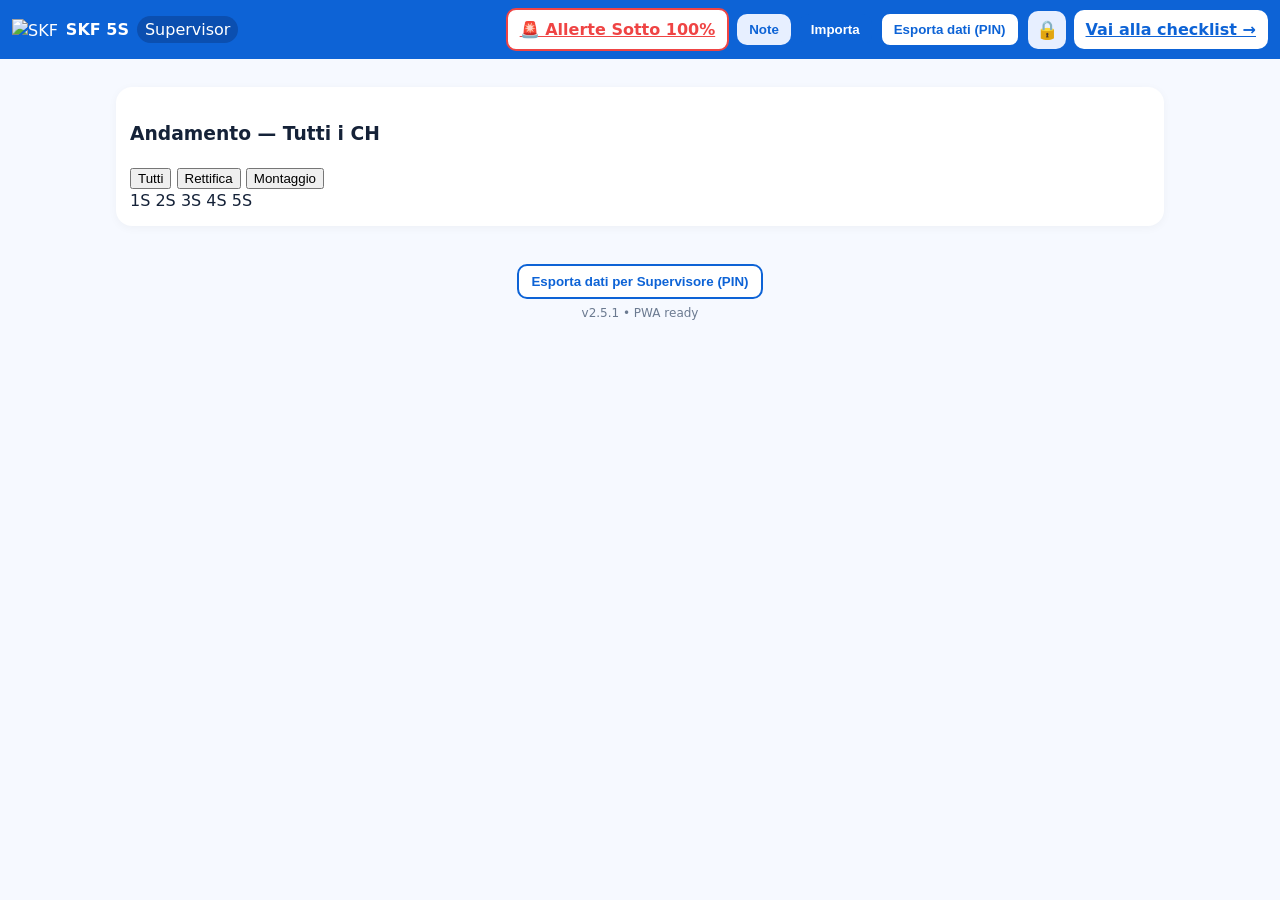
==== commit d241b9ca: "Update index.html" ====
--- a/index.html
+++ b/index.html
@@ -3,7 +3,7 @@
 <head>
   <meta charset="utf-8">
   <meta name="viewport" content="width=device-width,initial-scale=1">
-  <title>SKF 5S — Supervisor</title>
+  <title>SKF 5S — Supervisore</title>
   <link rel="manifest" href="manifest.json">
   <link rel="icon" href="assets/skf-192.png">
   <meta name="theme-color" content="#0d63d6">
@@ -29,21 +29,34 @@
 </header>
 
 <main class="container">
-  <section class="card split align-center">
-    <div class="col">
-      <h2 style="margin-top:0;">Cosa è 5S</h2>
-      <ol class="what5s">
-        <li><span class="pill s1">1S Selezionare</span> — Eliminare il superfluo.</li>
-        <li><span class="pill s2">2S Sistemare</span> — Un posto per tutto e tutto al suo posto.</li>
-        <li><span class="pill s3">3S Splendere</span> — Pulire e prevenire lo sporco.</li>
-        <li><span class="pill s4">4S Standardizzare</span> — Regole e segnali chiari.</li>
-        <li><span class="pill s5">5S Sostenere</span> — Abitudine e miglioramento continuo.</li>
-      </ol>
-    </div>
-    <div class="col img-col">
-      <img src="assets/5S.png" alt="Schema 5S" class="hero5s">
-    </div>
-  </section>
+      <section class="card hero-split" id="dashboard-section" hidden>
+      <div class="hero-left">
+        <img src="assets/5s-hero.png" alt="Grafica 5S" class="floating-img" />
+      </div>
+      <div class="hero-right">
+        <h2 class="hero-title">Cosa è 5S</h2>
+        <div class="stack-item slide-in" style="--delay: 0.1s;">
+          <span class="tag s1">1S Selezionare</span>
+          <span class="desc">Elimina il superfluo.</span>
+        </div>
+        <div class="stack-item slide-in" style="--delay: 0.2s;">
+          <span class="tag s2">2S Sistemare</span>
+          <span class="desc">Un posto per tutto.</span>
+        </div>
+        <div class="stack-item slide-in" style="--delay: 0.3s;">
+          <span class="tag s3">3S Splendere</span>
+          <span class="desc">Pulisci e previeni.</span>
+        </div>
+        <div class="stack-item slide-in" style="--delay: 0.4s;">
+          <span class="tag s4">4S Standardizzare</span>
+          <span class="desc">Regole visive.</span>
+        </div>
+        <div class="stack-item slide-in" style="--delay: 0.5s;">
+          <span class="tag s5">5S Sostenere</span>
+          <span class="desc">Miglioramento continuo.</span>
+        </div>
+      </div>
+    </section>
 
   <section class="card">
     <div class="card-head">
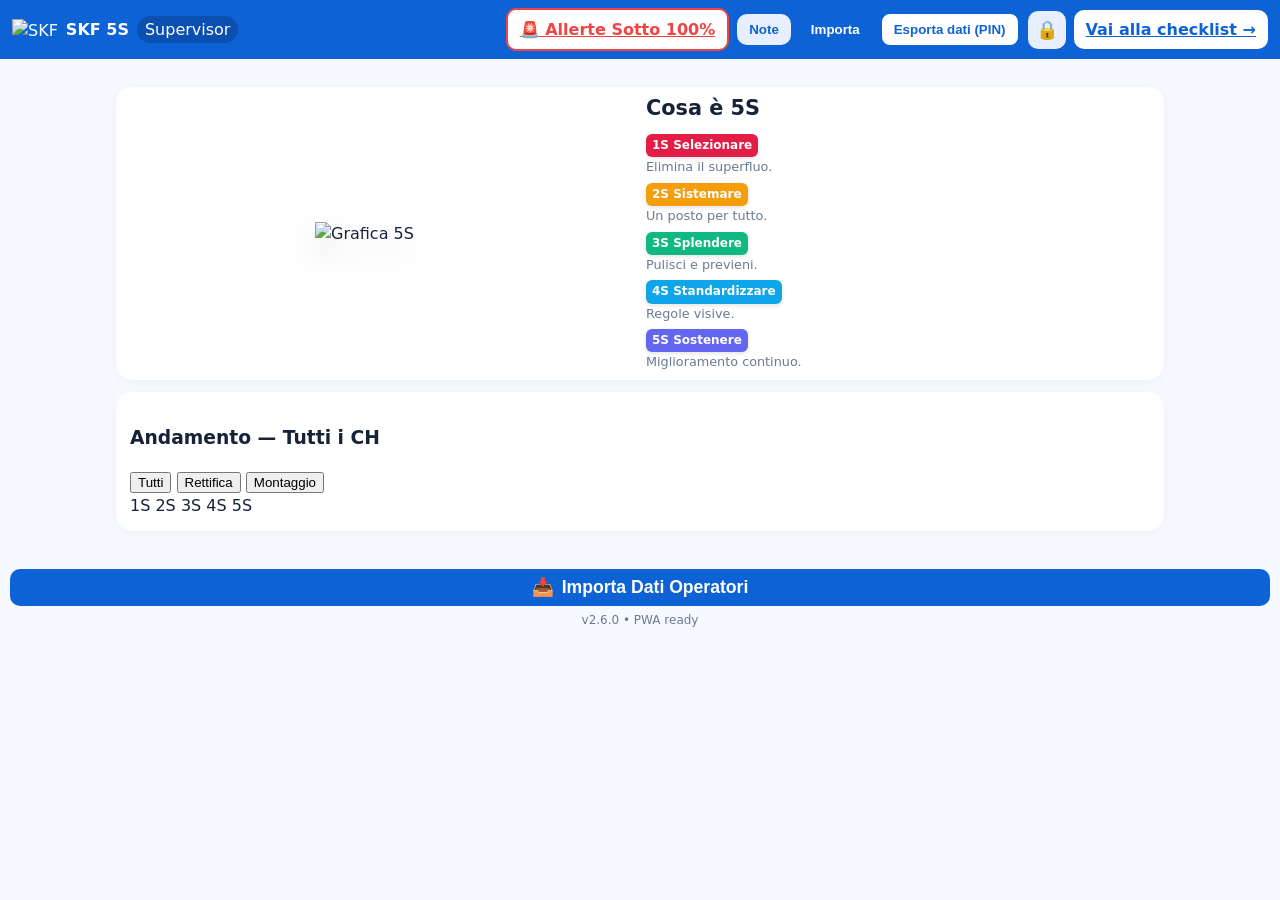
==== commit 4af534bd: "Update index.html" ====
--- a/index.html
+++ b/index.html
@@ -91,8 +91,12 @@
 </main>
 
 <footer class="safe-bottom">
-  <button id="btn-export-supervisor" class="btn huge outline">Esporta dati per Supervisore (PIN)</button>
-  <div class="version">v2.5.1 • PWA ready</div>
+  <button id="btn-import" class="btn huge primary" style="width: 100%; display: flex; justify-content: center; align-items: center; gap: 8px; font-size: 1.1rem;">
+    <span>📥</span> Importa Dati Operatori
+  </button>
+  <input id="import-input" type="file" accept="application/json,.json" multiple hidden>
+  
+  <div class="version">v2.6.0 • PWA ready</div>
 </footer>
 
 <dialog id="pinDialog" class="modal">
--- a/style.css
+++ b/style.css
@@ -155,3 +155,90 @@
   .card-line { page-break-inside: avoid; break-inside: avoid; border: 1px solid #000; box-shadow: none; margin-bottom: 20px; }
   body.print-single .card-line:not(.print-target) { display: none !important; }
 }
+
+/* =========================================
+   HERO SPLIT 50/50 CON ANIMAZIONI (SUPERVISOR) 
+========================================= */
+.hero-split {
+  display: grid;
+  grid-template-columns: 1fr 1fr;
+  gap: 12px;
+  padding: 10px;
+  align-items: center;
+}
+
+.hero-left {
+  display: flex;
+  justify-content: center;
+  align-items: center;
+}
+.floating-img {
+  width: 100%;
+  max-width: 130px;
+  height: auto;
+  filter: drop-shadow(0 15px 15px rgba(0,0,0,0.15));
+  animation: float 4s ease-in-out infinite;
+}
+
+.hero-right {
+  display: flex;
+  flex-direction: column;
+  gap: 8px;
+}
+.hero-title {
+  margin: 0 0 6px 0;
+  color: var(--ink);
+  font-size: 1.3rem;
+  font-weight: 800;
+  line-height: 1.1;
+}
+
+.stack-item {
+  display: flex;
+  flex-direction: column;
+  align-items: flex-start;
+  gap: 2px;
+}
+.stack-item .tag {
+  display: inline-block;
+  padding: 3px 6px;
+  border-radius: 6px;
+  color: #fff;
+  font-weight: bold;
+  font-size: 0.75rem;
+  box-shadow: 0 2px 4px rgba(0,0,0,0.1);
+}
+.stack-item .desc {
+  font-size: 0.8rem;
+  color: var(--muted);
+  line-height: 1.2;
+}
+
+/* Colori tag specifici per Supervisore */
+.stack-item .tag.s1 { background: var(--s1); }
+.stack-item .tag.s2 { background: var(--s2); }
+.stack-item .tag.s3 { background: var(--s3); }
+.stack-item .tag.s4 { background: var(--s4); }
+.stack-item .tag.s5 { background: var(--s5); }
+
+/* Animazioni CSS */
+@keyframes float {
+  0% { transform: translateY(0px); }
+  50% { transform: translateY(-8px); }
+  100% { transform: translateY(0px); }
+}
+
+.slide-in {
+  opacity: 0;
+  transform: translateX(30px);
+  animation: slideInFade 0.6s cubic-bezier(0.16, 1, 0.3, 1) forwards;
+  animation-delay: var(--delay);
+}
+
+@keyframes slideInFade {
+  to {
+    opacity: 1;
+    transform: translateX(0);
+  }
+}
+
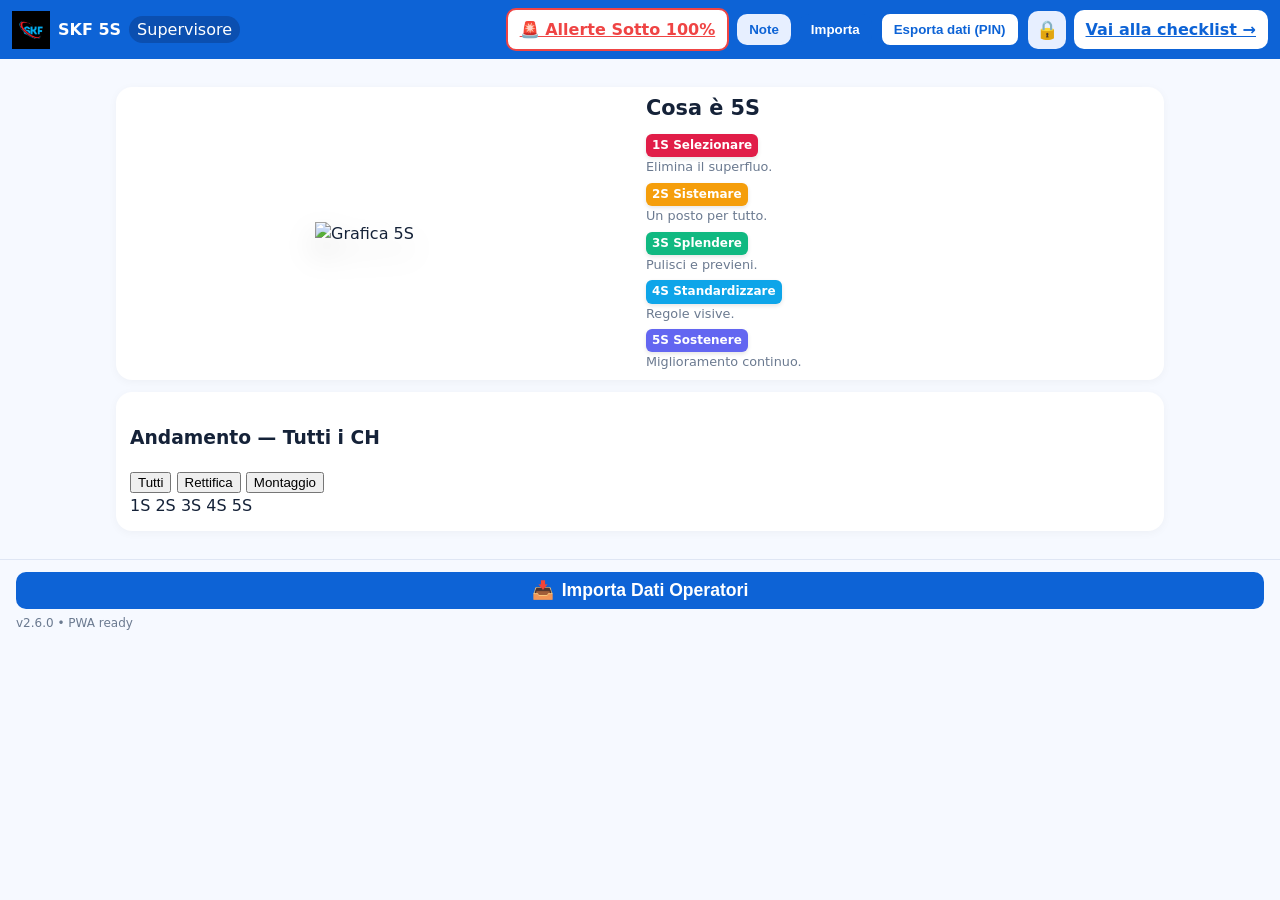
==== commit 2a88bd14: "Update index.html" ====
--- a/index.html
+++ b/index.html
@@ -3,7 +3,7 @@
 <head>
   <meta charset="utf-8">
   <meta name="viewport" content="width=device-width,initial-scale=1">
-  <title>SKF 5S — Supervisore</title>
+  <title>Supervisore</title>
   <link rel="manifest" href="manifest.json">
   <link rel="icon" href="assets/skf-192.png">
   <meta name="theme-color" content="#0d63d6">
@@ -15,7 +15,7 @@
     <a href="#" class="btn back" aria-label="Indietro" hidden>Indietro</a>
     <img src="assets/skf-logo.png" alt="SKF" class="brand-logo">
     <span class="brand-title">SKF 5S</span>
-    <span class="brand-badge">Supervisor</span>
+    <span class="brand-badge">Supervisore</span>
   </div>
   <nav class="actions">
     <a href="alerts.html" class="btn outline" style="color: #ef4444; border-color: #ef4444;">🚨 Allerte Sotto 100%</a>
--- a/style.css
+++ b/style.css
@@ -9,7 +9,7 @@
 /* Appbar */
 .appbar{position:sticky;top:0;z-index:10;background:#0d63d6;color:#fff;display:flex;align-items:center;justify-content:space-between;gap:10px;padding:8px 12px}
 .brand{display:flex;align-items:center;gap:8px}
-.brand-logo{height:22px}
+.brand-logo{height:38px}
 .brand-title{font-weight:700}
 .brand-badge{background:#0b4fb0;border-radius:999px;padding:2px 8px}
 .actions{display:flex;gap:8px;align-items:center;overflow-x:auto;-webkit-overflow-scrolling:touch}
@@ -144,7 +144,15 @@
 .modal-actions { display: flex; justify-content: flex-end; gap: 10px; margin-top: 20px; }
 
 /* Footer */
-.safe-bottom{position:sticky;bottom:0;background:linear-gradient(180deg, rgba(246,249,255,0), rgba(246,249,255,1) 28%, rgba(246,249,255,1));padding:10px 10px 16px;display:grid;place-items:center}
+.safe-bottom { 
+  position: sticky; 
+  bottom: 0; 
+  background: var(--bg); /* Usa lo stesso colore di sfondo dell'app */
+  padding: 12px 16px 16px 16px; 
+  z-index: 100; /* Impedisce alle schede di passargli sopra */
+  border-top: 1px solid #dfe6f4;
+}
+
 .version{color:var(--muted);font-size:12px;margin-top:6px}
 
 /* REGOLE PER STAMPA E PDF */
@@ -242,3 +250,48 @@
   }
 }
 
+/* =========================================
+   STAMPA E GENERAZIONE PDF (REPORTING)
+========================================= */
+@media print {
+  /* Imposta la dimensione del foglio A4 e i margini */
+  @page { margin: 15mm; size: A4 portrait; }
+  
+  /* Sfondo bianco e testo nero per massima leggibilità */
+  body { background: #fff !important; color: #000 !important; }
+  
+  /* Nasconde tutti gli elementi dell'App (Menu, Bottoni, ecc.) */
+  .appbar, .topbar, .actions, .btn, footer, .safe-bottom, dialog, #import-input, .f-actions, .filters-grid { 
+    display: none !important; 
+  }
+  
+  .container { max-width: 100% !important; margin: 0 !important; padding: 0 !important; }
+  
+  /* Formatta le schede (card) per non farsi tagliare a metà tra due pagine */
+  .card, .card-line, .master-details { 
+    box-shadow: none !important; 
+    border: 1px solid #cbd5e1 !important; 
+    page-break-inside: avoid; 
+    margin-bottom: 24px !important; 
+    background: #fff !important;
+  }
+  
+  /* Forza i browser a stampare i colori di sfondo (fondamentale per i grafici) */
+  * {
+    -webkit-print-color-adjust: exact !important;
+    print-color-adjust: exact !important;
+  }
+  
+  /* SEGRETO: Se clicchi "Stampa PDF" su un SOLO canale, nasconde temporaneamente tutti gli altri */
+  body.print-single .card-line:not(.print-target) { 
+    display: none !important; 
+  }
+  
+  /* Forza l'espansione dei dettagli nelle Note per far leggere tutto nel PDF */
+  details { display: block !important; }
+  details > div { display: block !important; max-height: none !important; overflow: visible !important; border: none !important; }
+  summary::-webkit-details-marker { display: none !important; }
+  
+  .sheet-graph { margin-top: 15px !important; }
+}
+
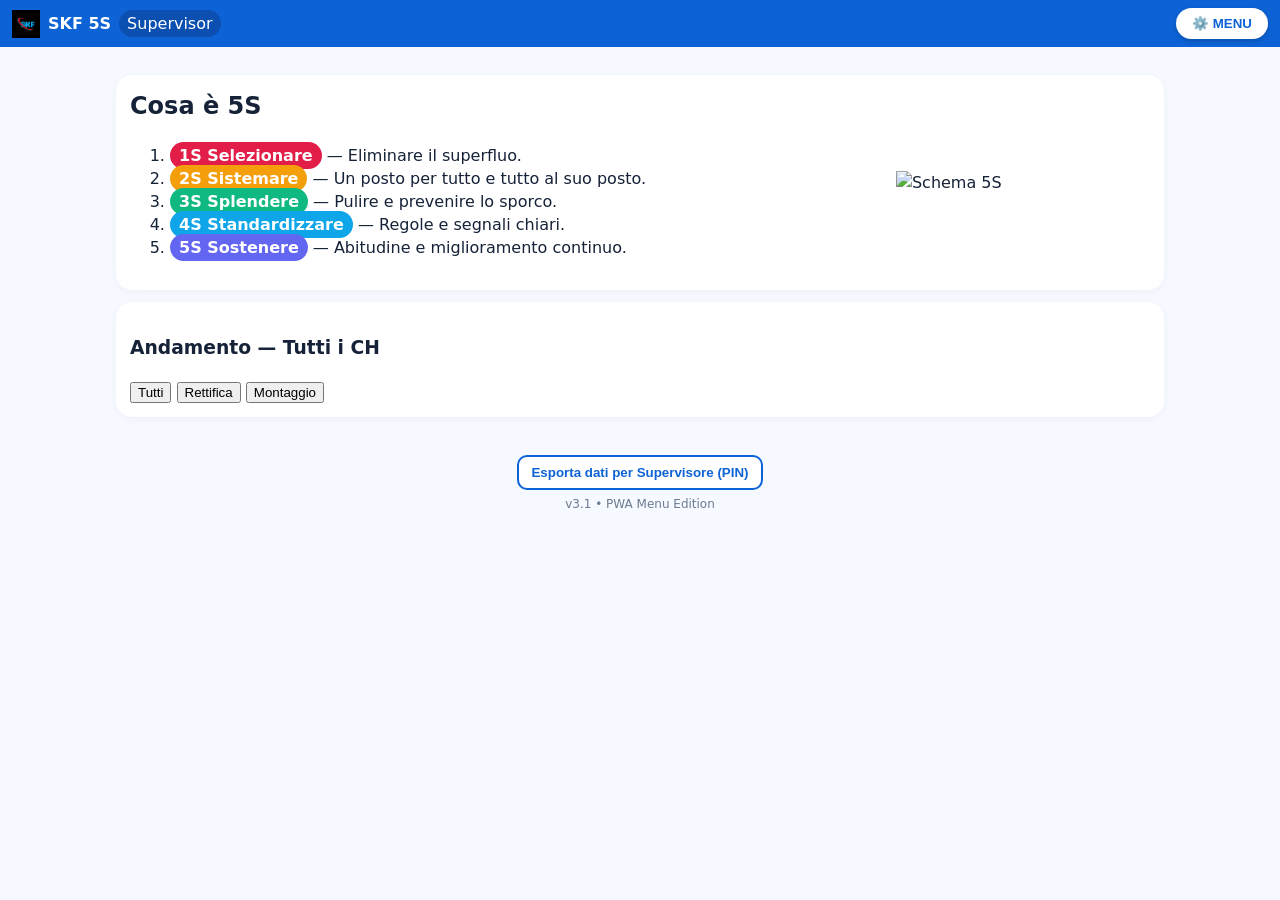
==== commit ff075a9b: "Update index.html" ====
--- a/index.html
+++ b/index.html
@@ -3,7 +3,7 @@
 <head>
   <meta charset="utf-8">
   <meta name="viewport" content="width=device-width,initial-scale=1">
-  <title>Supervisore</title>
+  <title>SKF 5S — Supervisor</title>
   <link rel="manifest" href="manifest.json">
   <link rel="icon" href="assets/skf-192.png">
   <meta name="theme-color" content="#0d63d6">
@@ -12,51 +12,29 @@
 <body data-page="home">
 <header class="appbar">
   <div class="brand">
-    <a href="#" class="btn back" aria-label="Indietro" hidden>Indietro</a>
     <img src="assets/skf-logo.png" alt="SKF" class="brand-logo">
     <span class="brand-title">SKF 5S</span>
-    <span class="brand-badge">Supervisore</span>
+    <span class="brand-badge">Supervisor</span>
   </div>
-  <nav class="actions">
-    <a href="alerts.html" class="btn outline" style="color: #ef4444; border-color: #ef4444;">🚨 Allerte Sotto 100%</a>
-    <button id="btn-notes" class="btn ghost" onclick="location.href='notes.html'">Note</button>
-    <button id="btn-import" class="btn primary">Importa</button>
-    <input id="import-input" type="file" accept="application/json,.json" multiple hidden>
-    <button id="btn-export" class="btn outline">Esporta dati (PIN)</button>
-    <button id="btn-lock" class="btn icon" title="Blocco/Sblocco" aria-label="PIN">🔒</button>
-    <a href="checklist.html" class="btn big">Vai alla checklist →</a>
-  </nav>
+  <button id="btn-open-menu" class="btn" style="background:#fff; color:#0d63d6; border-radius:20px; font-weight:800; padding:8px 16px; box-shadow:0 2px 5px rgba(0,0,0,0.2);">⚙️ MENU</button>
 </header>
 
 <main class="container">
-      <section class="card hero-split" id="dashboard-section" hidden>
-      <div class="hero-left">
-        <img src="assets/5s-hero.png" alt="Grafica 5S" class="floating-img" />
-      </div>
-      <div class="hero-right">
-        <h2 class="hero-title">Cosa è 5S</h2>
-        <div class="stack-item slide-in" style="--delay: 0.1s;">
-          <span class="tag s1">1S Selezionare</span>
-          <span class="desc">Elimina il superfluo.</span>
-        </div>
-        <div class="stack-item slide-in" style="--delay: 0.2s;">
-          <span class="tag s2">2S Sistemare</span>
-          <span class="desc">Un posto per tutto.</span>
-        </div>
-        <div class="stack-item slide-in" style="--delay: 0.3s;">
-          <span class="tag s3">3S Splendere</span>
-          <span class="desc">Pulisci e previeni.</span>
-        </div>
-        <div class="stack-item slide-in" style="--delay: 0.4s;">
-          <span class="tag s4">4S Standardizzare</span>
-          <span class="desc">Regole visive.</span>
-        </div>
-        <div class="stack-item slide-in" style="--delay: 0.5s;">
-          <span class="tag s5">5S Sostenere</span>
-          <span class="desc">Miglioramento continuo.</span>
-        </div>
-      </div>
-    </section>
+  <section class="card split align-center">
+    <div class="col">
+      <h2 style="margin-top:0;">Cosa è 5S</h2>
+      <ol class="what5s">
+        <li><span class="pill s1">1S Selezionare</span> — Eliminare il superfluo.</li>
+        <li><span class="pill s2">2S Sistemare</span> — Un posto per tutto e tutto al suo posto.</li>
+        <li><span class="pill s3">3S Splendere</span> — Pulire e prevenire lo sporco.</li>
+        <li><span class="pill s4">4S Standardizzare</span> — Regole e segnali chiari.</li>
+        <li><span class="pill s5">5S Sostenere</span> — Abitudine e miglioramento continuo.</li>
+      </ol>
+    </div>
+    <div class="col img-col">
+      <img src="assets/5S.png" alt="Schema 5S" class="hero5s">
+    </div>
+  </section>
 
   <section class="card">
     <div class="card-head">
@@ -67,43 +45,39 @@
         <button class="seg" data-type="MONTAGGIO">Montaggio</button>
       </div>
     </div>
-
-    <section class="card" id="delay-section" hidden>
-      <h3>⚠️ CH in ritardo</h3>
-      <p class="muted small">I seguenti canali non sono stati aggiornati da più di 7 giorni:</p>
-      <ul id="delay-list" class="delay-list"></ul>
-    </section>
-     
     <div class="hscroll">
       <div id="board-all" class="board-all"></div>
     </div>
-
-    <div class="legend5s">
-      <span class="dot s1">1S</span>
-      <span class="dot s2">2S</span>
-      <span class="dot s3">3S</span>
-      <span class="dot s4">4S</span>
-      <span class="dot s5">5S</span>
-    </div>
-
-    <div id="chip-strip" class="chips"></div>
   </section>
 </main>
 
 <footer class="safe-bottom">
-  <button id="btn-import" class="btn huge primary" style="width: 100%; display: flex; justify-content: center; align-items: center; gap: 8px; font-size: 1.1rem;">
-    <span>📥</span> Importa Dati Operatori
-  </button>
-  <input id="import-input" type="file" accept="application/json,.json" multiple hidden>
-  
-  <div class="version">v2.6.0 • PWA ready</div>
+  <button id="btn-export-supervisor" class="btn huge outline">Esporta dati per Supervisore (PIN)</button>
+  <div class="version">v3.1 • PWA Menu Edition</div>
 </footer>
+
+<dialog id="actionMenu" class="action-sheet">
+  <div class="sheet-box">
+    <div class="sheet-header">
+      <h3 style="margin:0; font-size:1.3rem; color:#0f172a;">🛠️ Strumenti Home</h3>
+      <button id="btn-close-menu" class="btn icon ghost" style="background:#e2e8f0; color:#475569; border-radius:50%;">✖</button>
+    </div>
+    <div class="sheet-grid">
+      <a href="alerts.html" class="sheet-btn" style="color: #ef4444; background: #fef2f2; border-color: #fecaca; text-decoration:none;">🚨 Allerte Sotto 100%</a>
+      <button id="btn-notes" class="sheet-btn" onclick="location.href='notes.html'">📝 Vedi tutte le Note</button>
+      <button id="btn-import" class="sheet-btn">📥 Importa Dati da Operatori</button>
+      <button id="btn-export" class="sheet-btn">📤 Backup: Esporta dati (PIN)</button>
+      <button id="btn-lock" class="sheet-btn" style="color:#ef4444;">🔒 Blocca / Sblocca App</button>
+      <a href="checklist.html" class="sheet-btn primary" style="text-decoration:none; margin-top:10px;">📋 Vai alla Checklist Completa →</a>
+    </div>
+  </div>
+</dialog>
 
 <dialog id="pinDialog" class="modal">
   <div class="modal-box">
-    <h4>🔒 Area Riservata</h4>
+    <h4 style="margin-top:0; color:#0d63d6;">🔒 Area Riservata</h4>
     <p class="muted" style="font-size: 0.9rem; margin-top: 0; margin-bottom: 16px;">
-      Inserisci il PIN Supervisore per sbloccare l'esportazione dei dati.
+      Inserisci il PIN Supervisore per procedere.
     </p>
     <div class="field">
       <span>PIN (Default: 6170)</span>
--- a/style.css
+++ b/style.css
@@ -9,10 +9,9 @@
 /* Appbar */
 .appbar{position:sticky;top:0;z-index:10;background:#0d63d6;color:#fff;display:flex;align-items:center;justify-content:space-between;gap:10px;padding:8px 12px}
 .brand{display:flex;align-items:center;gap:8px}
-.brand-logo{height:38px}
+.brand-logo{height:28px}
 .brand-title{font-weight:700}
 .brand-badge{background:#0b4fb0;border-radius:999px;padding:2px 8px}
-.actions{display:flex;gap:8px;align-items:center;overflow-x:auto;-webkit-overflow-scrolling:touch}
 
 /* Buttons */
 .btn{border:0;border-radius:10px;padding:8px 12px;background:#e7efff;color:#0d63d6;font-weight:600;cursor:pointer;white-space:nowrap}
@@ -29,7 +28,7 @@
 .hero5s{max-width:100%;height:auto}
 .muted{color:var(--muted)}
 
-/* Dashboard Home - Griglia Automatica e Ordinamento */
+/* Dashboard Home */
 .hscroll{overflow:visible;} 
 .board-all{display:grid;grid-template-columns:repeat(auto-fill,minmax(280px,1fr));gap:16px;}
 .mini-card{border:1px solid #e5e8ef;border-radius:12px;padding:14px;background:#fff;box-shadow:0 2px 4px rgba(0,0,0,.04);transition:transform 0.2s;display:flex;flex-direction:column;justify-content:space-between;}
@@ -44,23 +43,10 @@
 .mini-bar::before{content:attr(data-val); position:absolute; bottom:calc(var(--h) + 4px); left:0; right:0; text-align:center; font-size:11px; font-weight:800; color:#475569; z-index:2;}
 .mini-scale{display:flex;justify-content:space-between;font-size:12px;color:#334155;font-weight:600;margin-top:4px;}
 .mini-scale span { width: 16.66%; text-align: center; font-size: 11px; }
-
 .open-link{display:block;text-align:center;background:#f6f9ff;font-size:13px;font-weight:600;margin-top:12px;color:#0d63d6;text-decoration:none;padding:8px;border-radius:8px;}
 
-/* Stile per i pulsanti dei Ritardi */
-.delay-btn { 
-  display: inline-block; 
-  border: 1px solid #ef4444; 
-  color: #ef4444; 
-  background: #fee2e2; 
-  padding: 4px 10px; 
-  border-radius: 999px; 
-  font-size: 0.75rem; 
-  font-weight: bold; 
-  text-decoration: none; 
-  margin-top: 8px;
-  text-align: center;
-}
+/* Ritardi */
+.delay-btn { display: inline-block; border: 1px solid #ef4444; color: #ef4444; background: #fee2e2; padding: 4px 10px; border-radius: 999px; font-size: 0.75rem; font-weight: bold; text-decoration: none; margin-top: 8px; text-align: center;}
 
 /* Checklist */
 .card-line{background:#fff;border:1px solid var(--ring);border-radius:14px;padding:12px;margin-bottom:14px}
@@ -73,225 +59,55 @@
 .btns { display: flex; gap: 8px; flex-wrap: wrap; margin-top: 10px; }
 .btns .btn { padding: 6px 12px; font-size: 0.85rem; flex-grow: 1; text-align: center; justify-content: center; }
 
-/* ==================================
-   STILI PER FILTRI E NOTE 
-   ================================== */
+/* Filtri e Note */
 .filters-grid{display:grid;grid-template-columns:repeat(auto-fit,minmax(130px,1fr));gap:12px;margin-bottom:16px;}
 .f-group{display:flex;flex-direction:column;gap:6px;}
 .f-group label{font-size:0.8rem;font-weight:700;color:var(--muted);text-transform:uppercase;letter-spacing:0.5px;}
 .f-group select,.f-group input{padding:10px;border:1px solid #cbd5e1;border-radius:8px;font-family:inherit;font-size:0.95rem;background:#f8fafc;outline:none;}
-.f-group select:focus,.f-group input:focus{border-color:#0d63d6;background:#fff;}
 .f-actions{display:flex;gap:10px;}
-
 .master-details{background:#fff;border:1px solid var(--ring);border-radius:14px;margin-bottom:14px;overflow:hidden;box-shadow:0 2px 6px rgba(0,0,0,0.03);}
 .master-summary{padding:14px 16px;cursor:pointer;display:flex;justify-content:space-between;align-items:center;background:#fff;user-select:none;list-style:none;}
 .master-summary::-webkit-details-marker{display:none;}
-.master-summary:hover{background:#f8fafc;}
 .master-details[open] .master-summary{background:#f6f9ff;border-bottom:1px solid var(--ring);}
 .master-body{padding:16px;background:#fdfdfd;}
-
-/* EVIDENZIAZIONE ROSSA PER ALLERTE E RITARDI */
-details.alert-box summary {
-  background: #fef2f2 !important;
-  border-color: #ef4444 !important;
-  color: #991b1b !important;
-}
-details.alert-box[open] summary {
-  background: #fca5a5 !important;
-  color: #7f1d1d !important;
-}
-.alert-reason {
-  font-size: 0.9rem;
-  color: #dc2626;
-  font-weight: 800;
-  margin-bottom: 8px;
-  display: block;
-  text-transform: uppercase;
-  background: #fef2f2;
-  padding: 6px;
-  border-radius: 4px;
-  border-left: 3px solid #dc2626;
-}
+details.alert-box summary { background: #fef2f2 !important; border-color: #ef4444 !important; color: #991b1b !important; }
+details.alert-box[open] summary { background: #fca5a5 !important; color: #7f1d1d !important; }
+.alert-reason { font-size: 0.9rem; color: #dc2626; font-weight: 800; margin-bottom: 8px; display: block; text-transform: uppercase; background: #fef2f2; padding: 6px; border-radius: 4px; border-left: 3px solid #dc2626; }
 .flash-target { outline: 2px solid #ef4444; background-color: #fff6f6 !important; }
-
-/* Evidenziazione singole righe nelle note */
 .note-line { padding: 6px 0; border-bottom: 1px dashed #e2e8f0; margin-bottom: 4px; }
-.note-line:last-child { border-bottom: none; margin-bottom: 0; }
-.note-line.bad-score {
-  background: #fef2f2;
-  padding: 8px;
-  border-radius: 6px;
-  border-left: 4px solid #ef4444;
-  color: #991b1b;
-  font-weight: 500;
-}
+.note-line.bad-score { background: #fef2f2; padding: 8px; border-radius: 6px; border-left: 4px solid #ef4444; color: #991b1b; font-weight: 500; }
 
 /* ==================================
-   STILE FINESTRA PIN (MODAL)
+   MENU A TENDINA (BOTTOM SHEET)
    ================================== */
+.action-sheet { border: 0; padding: 0; background: transparent; margin: auto; max-width: 100vw; max-height: 100vh; width: 100%; height: 100%; justify-content: center; align-items: flex-end; display: none; }
+.action-sheet[open] { display: flex; }
+.action-sheet::backdrop { background: rgba(0,0,0,0.5); backdrop-filter: blur(3px); }
+.sheet-box { background: #fff; width: 100%; max-width: 500px; border-radius: 24px 24px 0 0; overflow: hidden; box-shadow: 0 -4px 20px rgba(0,0,0,0.15); animation: slideUp 0.3s cubic-bezier(0.175, 0.885, 0.32, 1.275) forwards; }
+@keyframes slideUp { from{transform: translateY(100%);} to{transform: translateY(0%);} }
+.sheet-header { padding: 18px 24px; border-bottom: 1px solid #e2e8f0; display: flex; justify-content: space-between; align-items: center; background: #f8fafc; }
+.sheet-grid { padding: 24px; display: grid; grid-template-columns: 1fr; gap: 12px; max-height: 70vh; overflow-y: auto; }
+.sheet-btn { padding: 16px; font-size: 1.1rem; text-align: left; border-radius: 14px; border: 1px solid #cbd5e1; font-weight: 700; background: #fff; color: #334155; display: flex; gap: 12px; align-items: center; cursor: pointer; transition: all 0.2s; }
+.sheet-btn:active { transform: scale(0.98); background: #f1f5f9; }
+.sheet-btn.primary { background: #0d63d6; color: #fff; border-color: #0d63d6; justify-content: center; }
+
+/* Finestra PIN */
 .modal { border: 0; padding: 0; background: transparent; }
 .modal::backdrop { background: rgba(0,0,0,0.5); }
-.modal-box { 
-  background: #fff; border-radius: 16px; padding: 20px; 
-  width: 90vw; max-width: 400px; margin: auto; 
-  position: fixed; top: 50%; left: 50%; transform: translate(-50%, -50%); 
-  box-shadow: 0 10px 25px rgba(0,0,0,0.2); 
-}
-.modal-box h4 { margin-top: 0; margin-bottom: 16px; color: #0d63d6; font-size: 1.2rem; }
+.modal-box { background: #fff; border-radius: 16px; padding: 20px; width: 90vw; max-width: 400px; margin: auto; position: fixed; top: 50%; left: 50%; transform: translate(-50%, -50%); box-shadow: 0 10px 25px rgba(0,0,0,0.2); }
 .field { display: flex; flex-direction: column; gap: 6px; margin-bottom: 12px; }
 .field span { font-size: 0.85rem; font-weight: 600; color: #475569; }
 .field input { padding: 10px; border: 1px solid #cbd5e1; border-radius: 8px; font-size: 1rem; }
 .modal-actions { display: flex; justify-content: flex-end; gap: 10px; margin-top: 20px; }
 
 /* Footer */
-.safe-bottom { 
-  position: sticky; 
-  bottom: 0; 
-  background: var(--bg); /* Usa lo stesso colore di sfondo dell'app */
-  padding: 12px 16px 16px 16px; 
-  z-index: 100; /* Impedisce alle schede di passargli sopra */
-  border-top: 1px solid #dfe6f4;
-}
-
+.safe-bottom{position:sticky;bottom:0;background:var(--bg);padding:10px 10px 16px;display:grid;place-items:center; z-index:100;}
 .version{color:var(--muted);font-size:12px;margin-top:6px}
 
 /* REGOLE PER STAMPA E PDF */
 @media print {
-  .appbar, .btns, .delay-btn, .segmented, footer, #btn-print-all, #btn-toggle-all, #btn-lock, #btn-import, #btn-notes { display: none !important; }
+  .appbar, .btns, .delay-btn, .segmented, footer, .action-sheet { display: none !important; }
   body { background: #fff; color: #000; }
   .container { max-width: 100%; padding: 0; margin: 0; }
   .card-line { page-break-inside: avoid; break-inside: avoid; border: 1px solid #000; box-shadow: none; margin-bottom: 20px; }
-  body.print-single .card-line:not(.print-target) { display: none !important; }
 }
-
-/* =========================================
-   HERO SPLIT 50/50 CON ANIMAZIONI (SUPERVISOR) 
-========================================= */
-.hero-split {
-  display: grid;
-  grid-template-columns: 1fr 1fr;
-  gap: 12px;
-  padding: 10px;
-  align-items: center;
-}
-
-.hero-left {
-  display: flex;
-  justify-content: center;
-  align-items: center;
-}
-.floating-img {
-  width: 100%;
-  max-width: 130px;
-  height: auto;
-  filter: drop-shadow(0 15px 15px rgba(0,0,0,0.15));
-  animation: float 4s ease-in-out infinite;
-}
-
-.hero-right {
-  display: flex;
-  flex-direction: column;
-  gap: 8px;
-}
-.hero-title {
-  margin: 0 0 6px 0;
-  color: var(--ink);
-  font-size: 1.3rem;
-  font-weight: 800;
-  line-height: 1.1;
-}
-
-.stack-item {
-  display: flex;
-  flex-direction: column;
-  align-items: flex-start;
-  gap: 2px;
-}
-.stack-item .tag {
-  display: inline-block;
-  padding: 3px 6px;
-  border-radius: 6px;
-  color: #fff;
-  font-weight: bold;
-  font-size: 0.75rem;
-  box-shadow: 0 2px 4px rgba(0,0,0,0.1);
-}
-.stack-item .desc {
-  font-size: 0.8rem;
-  color: var(--muted);
-  line-height: 1.2;
-}
-
-/* Colori tag specifici per Supervisore */
-.stack-item .tag.s1 { background: var(--s1); }
-.stack-item .tag.s2 { background: var(--s2); }
-.stack-item .tag.s3 { background: var(--s3); }
-.stack-item .tag.s4 { background: var(--s4); }
-.stack-item .tag.s5 { background: var(--s5); }
-
-/* Animazioni CSS */
-@keyframes float {
-  0% { transform: translateY(0px); }
-  50% { transform: translateY(-8px); }
-  100% { transform: translateY(0px); }
-}
-
-.slide-in {
-  opacity: 0;
-  transform: translateX(30px);
-  animation: slideInFade 0.6s cubic-bezier(0.16, 1, 0.3, 1) forwards;
-  animation-delay: var(--delay);
-}
-
-@keyframes slideInFade {
-  to {
-    opacity: 1;
-    transform: translateX(0);
-  }
-}
-
-/* =========================================
-   STAMPA E GENERAZIONE PDF (REPORTING)
-========================================= */
-@media print {
-  /* Imposta la dimensione del foglio A4 e i margini */
-  @page { margin: 15mm; size: A4 portrait; }
-  
-  /* Sfondo bianco e testo nero per massima leggibilità */
-  body { background: #fff !important; color: #000 !important; }
-  
-  /* Nasconde tutti gli elementi dell'App (Menu, Bottoni, ecc.) */
-  .appbar, .topbar, .actions, .btn, footer, .safe-bottom, dialog, #import-input, .f-actions, .filters-grid { 
-    display: none !important; 
-  }
-  
-  .container { max-width: 100% !important; margin: 0 !important; padding: 0 !important; }
-  
-  /* Formatta le schede (card) per non farsi tagliare a metà tra due pagine */
-  .card, .card-line, .master-details { 
-    box-shadow: none !important; 
-    border: 1px solid #cbd5e1 !important; 
-    page-break-inside: avoid; 
-    margin-bottom: 24px !important; 
-    background: #fff !important;
-  }
-  
-  /* Forza i browser a stampare i colori di sfondo (fondamentale per i grafici) */
-  * {
-    -webkit-print-color-adjust: exact !important;
-    print-color-adjust: exact !important;
-  }
-  
-  /* SEGRETO: Se clicchi "Stampa PDF" su un SOLO canale, nasconde temporaneamente tutti gli altri */
-  body.print-single .card-line:not(.print-target) { 
-    display: none !important; 
-  }
-  
-  /* Forza l'espansione dei dettagli nelle Note per far leggere tutto nel PDF */
-  details { display: block !important; }
-  details > div { display: block !important; max-height: none !important; overflow: visible !important; border: none !important; }
-  summary::-webkit-details-marker { display: none !important; }
-  
-  .sheet-graph { margin-top: 15px !important; }
-}
-
